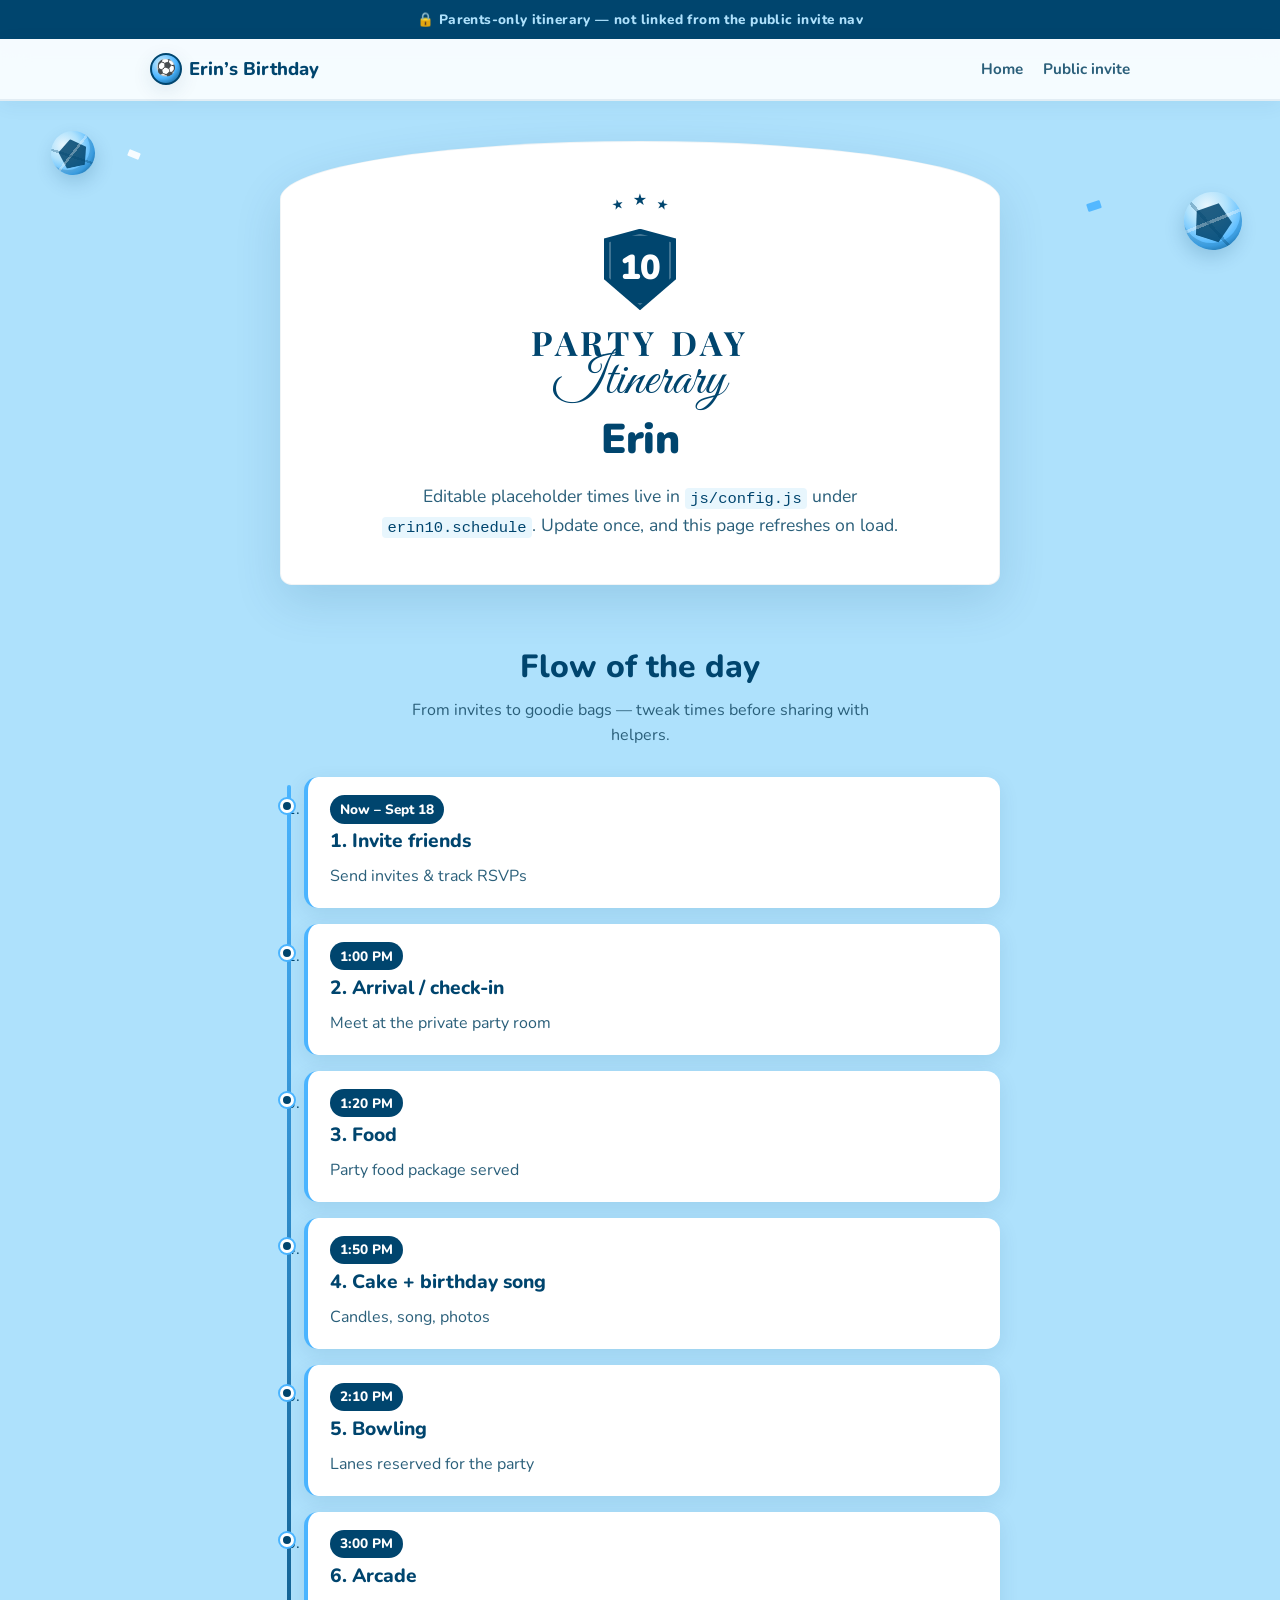
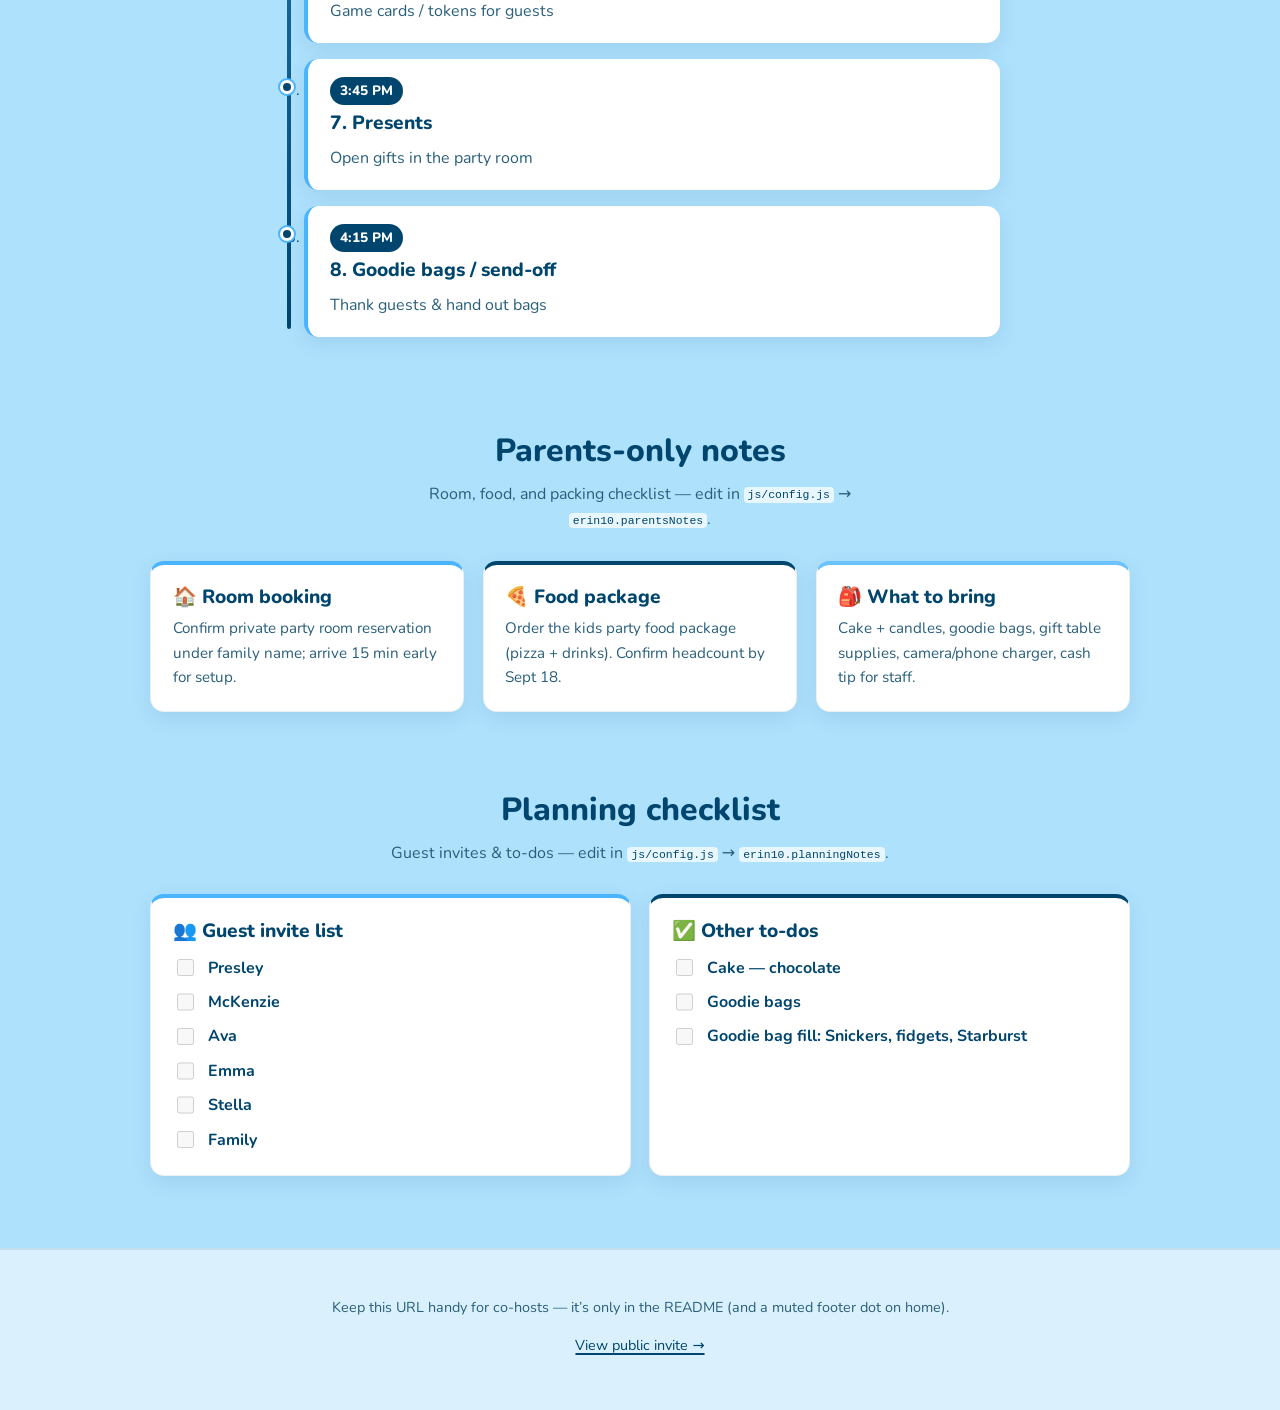
==== plan/index.html @ e9d5aa0c "Restyle site to sporty-chic soccer invite aesthetic Replace Argentina gold-stripe kit with sky-blue " ====
<!DOCTYPE html>
<html lang="en">
<head>
  <meta charset="UTF-8" />
  <meta name="viewport" content="width=device-width, initial-scale=1" />
  <title>Party itinerary · Parents only · Erin’s 10th</title>
  <meta name="robots" content="noindex, nofollow" />
  <meta name="description" content="Parents-only party itinerary for Erin’s 10th birthday." />
  <link rel="preconnect" href="https://fonts.googleapis.com" />
  <link rel="preconnect" href="https://fonts.gstatic.com" crossorigin />
  <link href="https://fonts.googleapis.com/css2?family=Great+Vibes&family=Nunito:wght@500;600;700;800;900&family=Playfair+Display:wght@600;700&display=swap" rel="stylesheet" />
  <link rel="stylesheet" href="../css/styles.css?v=invite1" />
  <link rel="icon" href="data:image/svg+xml,<svg xmlns='http://www.w3.org/2000/svg' viewBox='0 0 100 100'><text y='.9em' font-size='90'>📋</text></svg>" />
</head>
<body>
  <div class="parents-banner">🔒 Parents-only itinerary — not linked from the public invite nav</div>

  <header class="site-header">
    <div class="wrap inner">
      <a class="logo" href="../">
        <span class="logo-mark" aria-hidden="true">⚽</span>
        Erin’s Birthday
      </a>
      <nav class="nav" aria-label="Main">
        <a href="../">Home</a>
        <a href="../events/erin-10/">Public invite</a>
      </nav>
    </div>
  </header>

  <main>
    <section class="arch-shell" style="padding-bottom:1.5rem;">
      <span class="soccer-ball sb1" aria-hidden="true"></span>
      <span class="soccer-ball sb2" aria-hidden="true"></span>
      <span class="confetti c1" aria-hidden="true"></span>
      <span class="confetti c2" aria-hidden="true"></span>

      <div class="arch-card">
        <div class="arch-stars" aria-hidden="true">
          <span>★</span><span>★</span><span>★</span>
        </div>
        <div class="shield" aria-label="Age 10">
          <span class="shield-num">10</span>
        </div>
        <p class="invite-kicker">Party Day</p>
        <span class="invite-script">Itinerary</span>
        <h1 class="invite-name">Erin</h1>
        <p class="lead" style="margin-inline:auto; margin-bottom:0;">
          Editable placeholder times live in <code>js/config.js</code> under
          <code>erin10.schedule</code>. Update once, and this page refreshes on load.
        </p>
      </div>
    </section>

    <section>
      <div class="wrap">
        <div class="section-head">
          <h2>Flow of the day</h2>
          <p>From invites to goodie bags — tweak times before sharing with helpers.</p>
        </div>
        <ol class="timeline" id="schedule-list" aria-label="Party schedule">
          <!-- Filled by config.js -->
        </ol>
      </div>
    </section>

    <section>
      <div class="wrap">
        <div class="section-head">
          <h2>Parents-only notes</h2>
          <p>Room, food, and packing checklist — edit in <code>js/config.js</code> → <code>erin10.parentsNotes</code>.</p>
        </div>
        <div class="notes-grid">
          <div class="note-card">
            <h3>🏠 Room booking</h3>
            <p id="note-room">Loading…</p>
          </div>
          <div class="note-card">
            <h3>🍕 Food package</h3>
            <p id="note-food">Loading…</p>
          </div>
          <div class="note-card">
            <h3>🎒 What to bring</h3>
            <p id="note-bring">Loading…</p>
          </div>
        </div>
      </div>
    </section>

    <section>
      <div class="wrap">
        <div class="section-head">
          <h2>Planning checklist</h2>
          <p>Guest invites &amp; to-dos — edit in <code>js/config.js</code> → <code>erin10.planningNotes</code>.</p>
        </div>
        <div class="checklist-grid">
          <div class="checklist-card">
            <h3>👥 Guest invite list</h3>
            <ul class="checklist" id="guest-list" aria-label="Guest invite list">
              <!-- Filled by config.js -->
            </ul>
          </div>
          <div class="checklist-card">
            <h3>✅ Other to-dos</h3>
            <ul class="checklist" id="todo-list" aria-label="Planning to-dos">
              <!-- Filled by config.js -->
            </ul>
          </div>
        </div>
      </div>
    </section>

  </main>

  <footer class="site-footer">
    <div class="wrap">
      <p>Keep this URL handy for co-hosts — it’s only in the README (and a muted footer dot on home).</p>
      <p><a href="../events/erin-10/">View public invite →</a></p>
    </div>
  </footer>

  <script src="../js/config.js"></script>
  <script>
    (function () {
      var event = (window.FAMILY_EVENTS && window.FAMILY_EVENTS.erin10) || {};
      var list = document.getElementById("schedule-list");
      var schedule = event.schedule || [];
      if (list) {
        list.innerHTML = schedule.map(function (item, i) {
          return (
            '<li class="timeline-item">' +
              '<span class="time-pill">' + item.time + '</span>' +
              '<h3>' + (i + 1) + '. ' + item.label + '</h3>' +
              '<p style="margin:0;color:var(--ink-muted);">' + (item.note || "") + '</p>' +
            '</li>'
          );
        }).join("");
      }
      var notes = event.parentsNotes || {};
      var room = document.getElementById("note-room");
      var food = document.getElementById("note-food");
      var bring = document.getElementById("note-bring");
      if (room) room.textContent = notes.roomBooking || "";
      if (food) food.textContent = notes.foodPackage || "";
      if (bring) bring.textContent = notes.whatToBring || "";

      var planning = event.planningNotes || {};
      function checklistItem(label, done) {
        var checked = done ? " checked" : "";
        var doneClass = done ? " is-done" : "";
        return (
          '<li class="checklist-item' + doneClass + '">' +
            '<label>' +
              '<input type="checkbox" disabled' + checked + ' />' +
              '<span>' + label + '</span>' +
            '</label>' +
          '</li>'
        );
      }
      var guestEl = document.getElementById("guest-list");
      var todoEl = document.getElementById("todo-list");
      if (guestEl) {
        guestEl.innerHTML = (planning.guestList || []).map(function (g) {
          return checklistItem(g.name, !!g.done);
        }).join("");
      }
      if (todoEl) {
        todoEl.innerHTML = (planning.todos || []).map(function (t) {
          return checklistItem(t.label, !!t.done);
        }).join("");
      }
    })();
  </script>
</body>
</html>
---- css/styles.css ----
/* ============================================================
   Family Events — Erin’s 10th · Sporty-chic soccer invite
   Palette: sky blue field · white arched card · navy type
   ============================================================ */
:root {
  /* Invitation tokens */
  --sky: #AEE1FC;
  --sky-field: #AEE1FC;
  --mid: #4AB4FF;
  --mid-bright: #6BC2FF;
  --navy: #00456E;
  --navy-deep: #003355;
  --ink: #00456E;
  --ink-muted: #2A5F7A;
  --white: #ffffff;
  --soft: #E8F6FD;
  --mint: #5ecf8e;

  /* Legacy aliases (no gold / no Argentina stripes) */
  --sky-bright: #B8E6FC;
  --sky-deep: #4AB4FF;
  --sky-soft: #D4F0FC;
  --sky-mist: #E8F6FD;
  --gold: var(--mid);
  --gold-bright: var(--mid-bright);
  --gold-soft: var(--sky-soft);
  --black: var(--navy);
  --navy-deep: #003355;
  --mid-soft: var(--soft);
  --field: var(--sky);
  --field-line: #8FD0F0;
  --accent: var(--mid);
  --accent-soft: var(--sky-soft);
  --teal: var(--mid);
  --teal-bright: var(--mid-bright);
  --teal-soft: var(--soft);
  --coral: var(--mid);
  --coral-deep: var(--navy);
  --lavender: var(--mid);
  --lavender-soft: var(--sky-soft);
  --cream: var(--soft);
  --cream-dark: var(--field-line);

  --shadow: 0 16px 48px rgba(0, 69, 110, 0.14);
  --shadow-sm: 0 6px 20px rgba(0, 69, 110, 0.1);
  --radius: 24px;
  --radius-sm: 14px;
  --font-serif: "Playfair Display", Georgia, "Times New Roman", serif;
  --font-script: "Great Vibes", "Segoe Script", cursive;
  --font-display: "Nunito", "Segoe UI", system-ui, sans-serif;
  --font-body: "Nunito", "Segoe UI", system-ui, sans-serif;
}

*, *::before, *::after { box-sizing: border-box; }

html {
  scroll-behavior: smooth;
}

body {
  margin: 0;
  font-family: var(--font-body);
  color: var(--navy);
  line-height: 1.6;
  min-height: 100vh;
  background-color: var(--sky-field);
  /* Soft rectangular confetti scattered on the field */
  background-image:
    linear-gradient(28deg, rgba(255,255,255,0.95) 0 8px, transparent 8px) 8% 12% / 14px 8px no-repeat,
    linear-gradient(-18deg, rgba(74,180,255,0.9) 0 10px, transparent 10px) 18% 28% / 12px 7px no-repeat,
    linear-gradient(42deg, rgba(255,255,255,0.9) 0 9px, transparent 9px) 32% 8% / 11px 6px no-repeat,
    linear-gradient(-32deg, rgba(74,180,255,0.85) 0 11px, transparent 11px) 48% 18% / 13px 7px no-repeat,
    linear-gradient(15deg, rgba(255,255,255,0.92) 0 8px, transparent 8px) 62% 6% / 12px 6px no-repeat,
    linear-gradient(-40deg, rgba(74,180,255,0.88) 0 9px, transparent 9px) 78% 22% / 14px 8px no-repeat,
    linear-gradient(55deg, rgba(255,255,255,0.9) 0 10px, transparent 10px) 88% 10% / 11px 7px no-repeat,
    linear-gradient(-12deg, rgba(74,180,255,0.85) 0 8px, transparent 8px) 12% 72% / 13px 7px no-repeat,
    linear-gradient(35deg, rgba(255,255,255,0.9) 0 9px, transparent 9px) 28% 88% / 12px 6px no-repeat,
    linear-gradient(-25deg, rgba(74,180,255,0.9) 0 10px, transparent 10px) 55% 78% / 14px 8px no-repeat,
    linear-gradient(20deg, rgba(255,255,255,0.88) 0 8px, transparent 8px) 72% 92% / 11px 6px no-repeat,
    linear-gradient(-48deg, rgba(74,180,255,0.85) 0 9px, transparent 9px) 90% 68% / 12px 7px no-repeat,
    linear-gradient(8deg, rgba(255,255,255,0.9) 0 7px, transparent 7px) 5% 45% / 10px 6px no-repeat,
    linear-gradient(-55deg, rgba(74,180,255,0.8) 0 8px, transparent 8px) 95% 42% / 11px 6px no-repeat;
  background-attachment: fixed;
}

img { max-width: 100%; height: auto; display: block; }

a { color: var(--navy); text-decoration-thickness: 2px; text-underline-offset: 3px; }
a:hover { color: var(--mid); }

/* ---- Layout ---- */
.wrap {
  width: min(980px, 92%);
  margin-inline: auto;
}

.site-header {
  position: sticky;
  top: 0;
  z-index: 50;
  background: rgba(255, 255, 255, 0.88);
  backdrop-filter: blur(14px);
  border-bottom: 2px solid rgba(0, 69, 110, 0.08);
  box-shadow: 0 4px 20px rgba(0, 69, 110, 0.06);
}

.site-header .inner {
  display: flex;
  align-items: center;
  justify-content: space-between;
  padding: 0.85rem 0;
  gap: 1rem;
}

.logo {
  font-family: var(--font-display);
  font-weight: 800;
  font-size: 1.15rem;
  color: var(--navy);
  text-decoration: none;
  display: flex;
  align-items: center;
  gap: 0.45rem;
}

.logo-mark {
  width: 2rem;
  height: 2rem;
  border-radius: 50%;
  background: radial-gradient(circle at 35% 30%, var(--sky-soft), var(--mid) 55%, var(--navy) 100%);
  display: grid;
  place-items: center;
  font-size: 1rem;
  box-shadow: var(--shadow-sm);
  border: 2px solid var(--navy);
  color: var(--white);
}

.nav {
  display: flex;
  gap: 1.25rem;
  flex-wrap: wrap;
}

.nav a {
  font-weight: 700;
  color: var(--ink-muted);
  text-decoration: none;
  font-size: 0.95rem;
}

.nav a:hover, .nav a[aria-current="page"] {
  color: var(--navy);
}

/* ---- Floating soccer balls (CSS) ---- */
.soccer-ball {
  position: absolute;
  width: 52px;
  height: 52px;
  border-radius: 50%;
  background:
    radial-gradient(circle at 32% 28%, #E8F6FD 0%, #AEE1FC 35%, #4AB4FF 70%, #00456E 100%);
  box-shadow:
    inset -4px -6px 0 rgba(0, 69, 110, 0.22),
    0 8px 18px rgba(0, 69, 110, 0.18);
  pointer-events: none;
  z-index: 2;
}

.soccer-ball::before {
  content: "";
  position: absolute;
  inset: 18%;
  clip-path: polygon(50% 0%, 100% 38%, 82% 100%, 18% 100%, 0% 38%);
  background: var(--navy);
  opacity: 0.85;
}

.soccer-ball::after {
  content: "";
  position: absolute;
  inset: 0;
  border-radius: 50%;
  background:
    linear-gradient(30deg, transparent 42%, rgba(0,69,110,0.35) 42%, rgba(0,69,110,0.35) 46%, transparent 46%),
    linear-gradient(-40deg, transparent 48%, rgba(255,255,255,0.35) 48%, rgba(255,255,255,0.35) 52%, transparent 52%);
  opacity: 0.9;
}

.soccer-ball.sb1 { top: 6%; left: 4%; width: 44px; height: 44px; transform: rotate(-12deg); }
.soccer-ball.sb2 { top: 18%; right: 3%; width: 58px; height: 58px; transform: rotate(18deg); }
.soccer-ball.sb3 { bottom: 12%; left: 2%; width: 40px; height: 40px; transform: rotate(8deg); }
.soccer-ball.sb4 { bottom: 22%; right: 5%; width: 50px; height: 50px; transform: rotate(-22deg); }
.soccer-ball.sb5 { top: 48%; left: -0.5%; width: 36px; height: 36px; transform: rotate(30deg); opacity: 0.9; }

@media (max-width: 700px) {
  .soccer-ball.sb3, .soccer-ball.sb5 { display: none; }
  .soccer-ball.sb1 { width: 36px; height: 36px; }
  .soccer-ball.sb2 { width: 42px; height: 42px; }
}

/* ---- Confetti spans (extra floating pieces) ---- */
.confetti {
  position: absolute;
  width: 12px;
  height: 7px;
  border-radius: 1px;
  opacity: 0.9;
  pointer-events: none;
  z-index: 1;
}
.confetti.c1 { background: var(--white); top: 10%; left: 10%; transform: rotate(22deg); }
.confetti.c2 { background: var(--mid); top: 20%; right: 14%; transform: rotate(-18deg); width: 14px; height: 8px; }
.confetti.c3 { background: var(--white); bottom: 16%; left: 16%; transform: rotate(-28deg); }
.confetti.c4 { background: var(--mid); top: 58%; right: 8%; transform: rotate(35deg); width: 10px; height: 6px; }

/* ---- Arched white invite card ---- */
.arch-shell {
  position: relative;
  padding: 2.5rem 0 3rem;
  overflow: visible;
}

.arch-card {
  position: relative;
  z-index: 3;
  background: var(--white);
  border-radius: 999px 999px 28px 28px / 120px 120px 28px 28px;
  box-shadow: var(--shadow);
  padding: 2.75rem 2rem 2.5rem;
  margin-inline: auto;
  width: min(720px, 94%);
  text-align: center;
  border: 1px solid rgba(0, 69, 110, 0.06);
}

@media (min-width: 640px) {
  .arch-card {
    padding: 3.25rem 3rem 2.75rem;
    border-radius: 999px 999px 32px 32px / 160px 160px 32px 32px;
  }
}

.arch-stars {
  display: flex;
  justify-content: center;
  gap: 0.55rem;
  margin-bottom: 0.85rem;
  color: var(--navy);
}

.arch-stars span {
  font-size: 0.85rem;
  line-height: 1;
  display: inline-block;
}
.arch-stars span:nth-child(1) { transform: translateY(4px) rotate(-12deg); }
.arch-stars span:nth-child(2) { transform: translateY(-2px); font-size: 1rem; }
.arch-stars span:nth-child(3) { transform: translateY(4px) rotate(12deg); }

.shield {
  display: inline-grid;
  place-items: center;
  width: 4.5rem;
  height: 5.1rem;
  margin: 0.35rem auto 1rem;
  background: var(--navy);
  color: var(--white);
  clip-path: polygon(50% 0%, 100% 12%, 100% 62%, 50% 100%, 0% 62%, 0% 12%);
  box-shadow: 0 8px 20px rgba(0, 69, 110, 0.25);
  position: relative;
}

.shield::before {
  content: "";
  position: absolute;
  inset: 5px;
  clip-path: polygon(50% 0%, 100% 12%, 100% 62%, 50% 100%, 0% 62%, 0% 12%);
  border: 2px solid rgba(255,255,255,0.25);
  pointer-events: none;
}

.shield-num {
  font-family: var(--font-display);
  font-weight: 900;
  font-size: 2.15rem;
  letter-spacing: -0.04em;
  line-height: 1;
  position: relative;
  z-index: 1;
  margin-top: -0.15rem;
}

.invite-kicker {
  font-family: var(--font-serif);
  font-weight: 700;
  font-size: clamp(1.6rem, 4vw, 2.1rem);
  letter-spacing: 0.12em;
  text-transform: uppercase;
  color: var(--navy);
  margin: 0;
  line-height: 1;
}

.invite-script {
  font-family: var(--font-script);
  font-weight: 400;
  font-size: clamp(2.4rem, 7vw, 3.4rem);
  color: var(--navy);
  margin: -0.35rem 0 0.5rem;
  line-height: 1;
  display: block;
}

.invite-name {
  font-family: var(--font-display);
  font-weight: 900;
  font-size: clamp(1.85rem, 5vw, 2.6rem);
  color: var(--navy);
  margin: 0.35rem 0 1.25rem;
  letter-spacing: -0.02em;
  line-height: 1.1;
}

.invite-meta {
  display: grid;
  grid-template-columns: 1fr auto 1fr;
  gap: 1rem 1.25rem;
  align-items: start;
  text-align: center;
  max-width: 420px;
  margin: 0 auto 1.5rem;
}

.invite-meta-divider {
  width: 2px;
  background: var(--navy);
  opacity: 0.35;
  align-self: stretch;
  min-height: 3.5rem;
  border-radius: 2px;
}

.invite-meta h3 {
  font-family: var(--font-display);
  font-size: 0.72rem;
  letter-spacing: 0.1em;
  text-transform: uppercase;
  color: var(--ink-muted);
  margin: 0 0 0.35rem;
  font-weight: 800;
}

.invite-meta p {
  margin: 0;
  font-weight: 700;
  font-size: 0.98rem;
  color: var(--navy);
  line-height: 1.35;
}

.arch-card .lead {
  margin-inline: auto;
  text-align: center;
}

.arch-card .btn-row {
  justify-content: center;
}

/* ---- Hero (non-arch fallback / plan page) ---- */
.hero {
  position: relative;
  padding: 2.75rem 0 1.5rem;
  overflow: hidden;
}

.hero-bg {
  display: none; /* confetti lives on body now */
}

.hero-grid {
  display: grid;
  grid-template-columns: 1.05fr 0.95fr;
  gap: 2rem;
  align-items: center;
}

@media (max-width: 800px) {
  .hero-grid { grid-template-columns: 1fr; }
}

.eyebrow {
  display: inline-flex;
  align-items: center;
  gap: 0.4rem;
  background: var(--white);
  border: 2px solid var(--mid);
  color: var(--navy);
  font-weight: 800;
  font-size: 0.78rem;
  letter-spacing: 0.05em;
  text-transform: uppercase;
  padding: 0.35rem 0.85rem;
  border-radius: 999px;
  margin-bottom: 1rem;
  box-shadow: var(--shadow-sm);
}

h1, h2, h3 {
  font-family: var(--font-display);
  line-height: 1.15;
  margin: 0 0 0.75rem;
  color: var(--navy);
}

h1 {
  font-size: clamp(2rem, 4.5vw, 3rem);
  font-weight: 900;
}

h1 .accent {
  color: var(--mid);
  background: none;
  -webkit-background-clip: unset;
  background-clip: unset;
}

h2 { font-size: clamp(1.5rem, 3.2vw, 2rem); font-weight: 800; }
h3 { font-size: 1.2rem; font-weight: 800; }

.lead {
  font-size: 1.1rem;
  color: var(--ink-muted);
  max-width: 34rem;
  margin: 0 0 1.5rem;
}

.btn-row {
  display: flex;
  flex-wrap: wrap;
  gap: 0.75rem;
}

.btn {
  display: inline-flex;
  align-items: center;
  justify-content: center;
  gap: 0.4rem;
  font-family: var(--font-display);
  font-weight: 800;
  font-size: 1rem;
  padding: 0.85rem 1.45rem;
  border-radius: 999px;
  border: 2px solid transparent;
  text-decoration: none;
  cursor: pointer;
  transition: transform 0.15s ease, box-shadow 0.15s ease;
}

.btn:hover { transform: translateY(-2px); }

.btn-primary {
  background: var(--navy);
  color: var(--white);
  border-color: var(--navy);
  box-shadow: 0 10px 28px rgba(0, 69, 110, 0.28);
}

.btn-primary:hover { color: var(--white); background: var(--navy-deep); }

.btn-secondary {
  background: var(--white);
  color: var(--navy);
  border-color: var(--navy);
  box-shadow: var(--shadow-sm);
}

.btn-secondary:hover { color: var(--navy); background: var(--soft); }

.hero-card {
  background: var(--white);
  border-radius: var(--radius);
  overflow: hidden;
  box-shadow: var(--shadow);
  border: 2px solid rgba(0, 69, 110, 0.08);
  transform: rotate(1deg);
  position: relative;
}

.hero-card::after {
  content: "10";
  position: absolute;
  top: 0.75rem;
  right: 0.75rem;
  width: 2.6rem;
  height: 2.9rem;
  clip-path: polygon(50% 0%, 100% 12%, 100% 62%, 50% 100%, 0% 62%, 0% 12%);
  background: var(--navy);
  color: var(--white);
  font-family: var(--font-display);
  font-weight: 900;
  font-size: 0.95rem;
  display: grid;
  place-items: center;
  box-shadow: var(--shadow-sm);
  letter-spacing: -0.02em;
  padding-bottom: 0.2rem;
}

.hero-card img {
  width: 100%;
  aspect-ratio: 4 / 3;
  object-fit: cover;
}

.hero-card-caption {
  padding: 1rem 1.25rem 1.25rem;
  font-weight: 800;
  text-align: center;
  background: var(--white);
  color: var(--navy);
  border-top: 1px solid rgba(0, 69, 110, 0.08);
}

/* ---- Sections ---- */
section { padding: 2.5rem 0; }

.section-head {
  text-align: center;
  margin-bottom: 1.75rem;
}

.section-head p {
  color: var(--ink-muted);
  margin: 0 auto;
  max-width: 32rem;
}

/* White content panels on blue field */
.panel {
  background: var(--white);
  border-radius: var(--radius);
  box-shadow: var(--shadow-sm);
  padding: 2rem;
  border: 1px solid rgba(0, 69, 110, 0.06);
}

.feature-event {
  background: var(--white);
  border-radius: var(--radius);
  box-shadow: var(--shadow);
  overflow: hidden;
  display: grid;
  grid-template-columns: 1fr 1.1fr;
  border: 1px solid rgba(0, 69, 110, 0.08);
}

@media (max-width: 800px) {
  .feature-event { grid-template-columns: 1fr; }
}

.feature-event-media {
  position: relative;
  min-height: 260px;
  background: linear-gradient(135deg, var(--sky-soft), var(--mid));
}

.feature-event-media img {
  width: 100%;
  height: 100%;
  object-fit: cover;
  position: absolute;
  inset: 0;
}

.feature-event-body {
  padding: 2rem 2.25rem;
  display: flex;
  flex-direction: column;
  justify-content: center;
}

.badge {
  display: inline-block;
  align-self: flex-start;
  background: var(--navy);
  color: var(--white);
  font-weight: 800;
  font-size: 0.72rem;
  letter-spacing: 0.06em;
  text-transform: uppercase;
  padding: 0.3rem 0.7rem;
  border-radius: 999px;
  margin-bottom: 0.75rem;
}

.meta-list {
  list-style: none;
  padding: 0;
  margin: 0 0 1.5rem;
}

.meta-list li {
  display: flex;
  gap: 0.65rem;
  align-items: flex-start;
  margin-bottom: 0.55rem;
  color: var(--ink-muted);
  font-weight: 700;
}

.meta-list .icon {
  flex-shrink: 0;
  width: 1.6rem;
  height: 1.6rem;
  border-radius: 50%;
  background: var(--soft);
  border: 2px solid var(--mid);
  display: grid;
  place-items: center;
  font-size: 0.85rem;
}

/* Activity cards */
.activities {
  display: grid;
  grid-template-columns: repeat(4, 1fr);
  gap: 1.15rem;
}

@media (max-width: 900px) {
  .activities { grid-template-columns: repeat(2, 1fr); }
}
@media (max-width: 500px) {
  .activities { grid-template-columns: 1fr; }
}

.activity {
  background: var(--white);
  border-radius: var(--radius-sm);
  padding: 1.45rem 1.2rem;
  text-align: center;
  box-shadow: var(--shadow-sm);
  border: 1px solid rgba(0, 69, 110, 0.08);
  border-top: 4px solid var(--mid);
  transition: transform 0.15s ease, box-shadow 0.15s ease;
}

.activity:nth-child(2) { border-top-color: var(--navy); }
.activity:nth-child(3) { border-top-color: var(--mid-bright); }
.activity:nth-child(4) { border-top-color: var(--navy); }

.activity:hover {
  transform: translateY(-3px);
  box-shadow: var(--shadow);
}

.activity-emoji {
  font-size: 2.2rem;
  margin-bottom: 0.55rem;
  line-height: 1;
}

.activity h3 { margin-bottom: 0.35rem; }
.activity p {
  margin: 0;
  font-size: 0.95rem;
  color: var(--ink-muted);
}

/* Details strip — navy band matching invite */
.details-strip {
  background: var(--navy);
  color: var(--white);
  border-radius: var(--radius);
  padding: 1.85rem 2rem;
  display: grid;
  grid-template-columns: repeat(3, 1fr);
  gap: 1.5rem;
  box-shadow: var(--shadow);
}

@media (max-width: 700px) {
  .details-strip { grid-template-columns: 1fr; }
}

.details-strip h3 {
  color: var(--sky);
  font-size: 0.78rem;
  text-transform: uppercase;
  letter-spacing: 0.08em;
  margin-bottom: 0.4rem;
  font-weight: 800;
}

.details-strip p {
  margin: 0;
  font-size: 1.05rem;
  font-weight: 700;
  color: var(--white);
}

/* RSVP */
.rsvp-panel {
  background: var(--white);
  border-radius: var(--radius);
  padding: 2.25rem;
  box-shadow: var(--shadow);
  border: 2px dashed var(--mid);
  text-align: center;
  max-width: 640px;
  margin-inline: auto;
  position: relative;
}

.rsvp-panel::before {
  content: "⚽";
  position: absolute;
  top: -0.85rem;
  left: 50%;
  transform: translateX(-50%);
  background: var(--white);
  padding: 0 0.5rem;
  font-size: 1.25rem;
}

.rsvp-panel form {
  display: grid;
  gap: 0.85rem;
  text-align: left;
  margin-top: 1.25rem;
}

.rsvp-panel label {
  font-weight: 800;
  font-size: 0.9rem;
  display: block;
  margin-bottom: 0.3rem;
  color: var(--navy);
}

.rsvp-panel input,
.rsvp-panel select,
.rsvp-panel textarea {
  width: 100%;
  font: inherit;
  padding: 0.75rem 1rem;
  border: 2px solid rgba(0, 69, 110, 0.2);
  border-radius: var(--radius-sm);
  background: var(--soft);
  color: var(--navy);
}

.rsvp-panel input:focus,
.rsvp-panel select:focus,
.rsvp-panel textarea:focus {
  outline: none;
  border-color: var(--mid);
  background: var(--white);
  box-shadow: 0 0 0 3px rgba(74, 180, 255, 0.3);
}

.rsvp-hint {
  font-size: 0.8rem;
  color: var(--ink-muted);
  margin-top: 0.75rem;
}

.rsvp-status {
  margin: 0.35rem 0 0;
  padding: 0.75rem 1rem;
  border-radius: var(--radius-sm);
  font-weight: 800;
  font-size: 0.95rem;
  text-align: center;
}

.rsvp-status--pending {
  background: var(--soft);
  color: var(--ink-muted);
  border: 2px solid var(--mid);
}

.rsvp-status--success {
  background: rgba(94, 207, 142, 0.25);
  color: #1a6b40;
  border: 2px solid var(--mint);
}

.rsvp-status--error {
  background: rgba(0, 69, 110, 0.06);
  color: var(--navy);
  border: 2px solid var(--navy);
}

.rsvp-panel button:disabled {
  opacity: 0.7;
  cursor: not-allowed;
}

/* Timeline (plan page) */
.timeline {
  position: relative;
  max-width: 720px;
  margin: 0 auto;
  padding-left: 1.5rem;
}

.timeline::before {
  content: "";
  position: absolute;
  left: 0.45rem;
  top: 0.5rem;
  bottom: 0.5rem;
  width: 4px;
  border-radius: 4px;
  background: linear-gradient(180deg, var(--mid), var(--navy));
}

.timeline-item {
  position: relative;
  background: var(--white);
  border-radius: var(--radius-sm);
  padding: 1.15rem 1.35rem;
  margin-bottom: 1rem;
  box-shadow: var(--shadow-sm);
  border-left: 4px solid var(--mid);
}

.timeline-item::before {
  content: "";
  position: absolute;
  left: -1.72rem;
  top: 1.35rem;
  width: 14px;
  height: 14px;
  border-radius: 50%;
  background: var(--navy);
  border: 3px solid var(--white);
  box-shadow: 0 0 0 2px var(--mid);
}

.time-pill {
  display: inline-block;
  font-family: var(--font-display);
  font-weight: 800;
  font-size: 0.85rem;
  background: var(--navy);
  color: var(--white);
  padding: 0.2rem 0.65rem;
  border-radius: 999px;
  margin-bottom: 0.4rem;
}

.notes-grid {
  display: grid;
  grid-template-columns: repeat(3, 1fr);
  gap: 1.15rem;
  margin-top: 1rem;
}

@media (max-width: 800px) {
  .notes-grid { grid-template-columns: 1fr; }
}

.note-card {
  background: var(--white);
  border-radius: var(--radius-sm);
  padding: 1.35rem;
  box-shadow: var(--shadow-sm);
  border: 1px solid rgba(0, 69, 110, 0.08);
  border-top: 4px solid var(--mid);
}

.note-card:nth-child(2) { border-top-color: var(--navy); }
.note-card:nth-child(3) { border-top-color: var(--mid-bright); }

.note-card h3 { margin-bottom: 0.5rem; }
.note-card p { margin: 0; color: var(--ink-muted); font-size: 0.95rem; }

.parents-banner {
  background: var(--navy);
  color: var(--sky);
  text-align: center;
  padding: 0.55rem;
  font-size: 0.85rem;
  font-weight: 800;
  letter-spacing: 0.03em;
}

/* Footer */
.site-footer {
  margin-top: 2rem;
  padding: 2rem 0 2.5rem;
  border-top: 2px solid rgba(0, 69, 110, 0.1);
  text-align: center;
  color: var(--ink-muted);
  font-size: 0.9rem;
  background: rgba(255, 255, 255, 0.55);
}

.site-footer .discreet {
  color: rgba(0, 69, 110, 0.35);
  text-decoration: none;
  font-size: 0.75rem;
}

.site-footer .discreet:hover { color: var(--navy); }

/* Invite-specific hero banner (legacy hook — now softer) */
.invite-banner {
  position: relative;
  border-radius: var(--radius);
  overflow: hidden;
  min-height: 240px;
  display: grid;
  place-items: end stretch;
  box-shadow: var(--shadow);
  margin-bottom: 1.75rem;
  border: 1px solid rgba(0, 69, 110, 0.08);
}

.invite-banner img {
  position: absolute;
  inset: 0;
  width: 100%;
  height: 100%;
  object-fit: cover;
}

.invite-banner-overlay {
  position: relative;
  background: linear-gradient(transparent, rgba(0, 69, 110, 0.92));
  color: var(--white);
  padding: 2.5rem 1.75rem 1.75rem;
}

.invite-banner-overlay h1 {
  color: var(--white);
  margin-bottom: 0.35rem;
}

.invite-banner-overlay p {
  margin: 0;
  opacity: 0.95;
  font-weight: 700;
}

.jersey-badge {
  display: inline-flex;
  align-items: center;
  justify-content: center;
  min-width: 2.5rem;
  height: 2.75rem;
  padding: 0 0.4rem 0.15rem;
  clip-path: polygon(50% 0%, 100% 12%, 100% 62%, 50% 100%, 0% 62%, 0% 12%);
  background: var(--navy);
  color: var(--white);
  font-family: var(--font-display);
  font-weight: 900;
  font-size: 1.15rem;
  letter-spacing: -0.03em;
  vertical-align: middle;
}

/* Planning checklist */
.checklist-grid {
  display: grid;
  grid-template-columns: repeat(2, 1fr);
  gap: 1.15rem;
  margin-top: 1rem;
}

@media (max-width: 800px) {
  .checklist-grid { grid-template-columns: 1fr; }
}

.checklist-card {
  background: var(--white);
  border-radius: var(--radius-sm);
  padding: 1.35rem;
  box-shadow: var(--shadow-sm);
  border: 1px solid rgba(0, 69, 110, 0.08);
  border-top: 4px solid var(--mid);
}

.checklist-card:nth-child(2) { border-top-color: var(--navy); }

.checklist-card h3 { margin: 0 0 0.85rem; }

.checklist {
  list-style: none;
  margin: 0;
  padding: 0;
  display: flex;
  flex-direction: column;
  gap: 0.55rem;
}

.checklist-item label {
  display: flex;
  align-items: flex-start;
  gap: 0.65rem;
  font-weight: 700;
  color: var(--navy);
  cursor: default;
}

.checklist-item input[type="checkbox"] {
  margin-top: 0.2rem;
  width: 1.1rem;
  height: 1.1rem;
  accent-color: var(--mid);
  flex-shrink: 0;
}

.checklist-item.is-done span {
  text-decoration: line-through;
  color: var(--ink-muted);
}

code {
  font-size: 0.88em;
  background: var(--soft);
  padding: 0.1em 0.35em;
  border-radius: 4px;
  color: var(--navy);
}
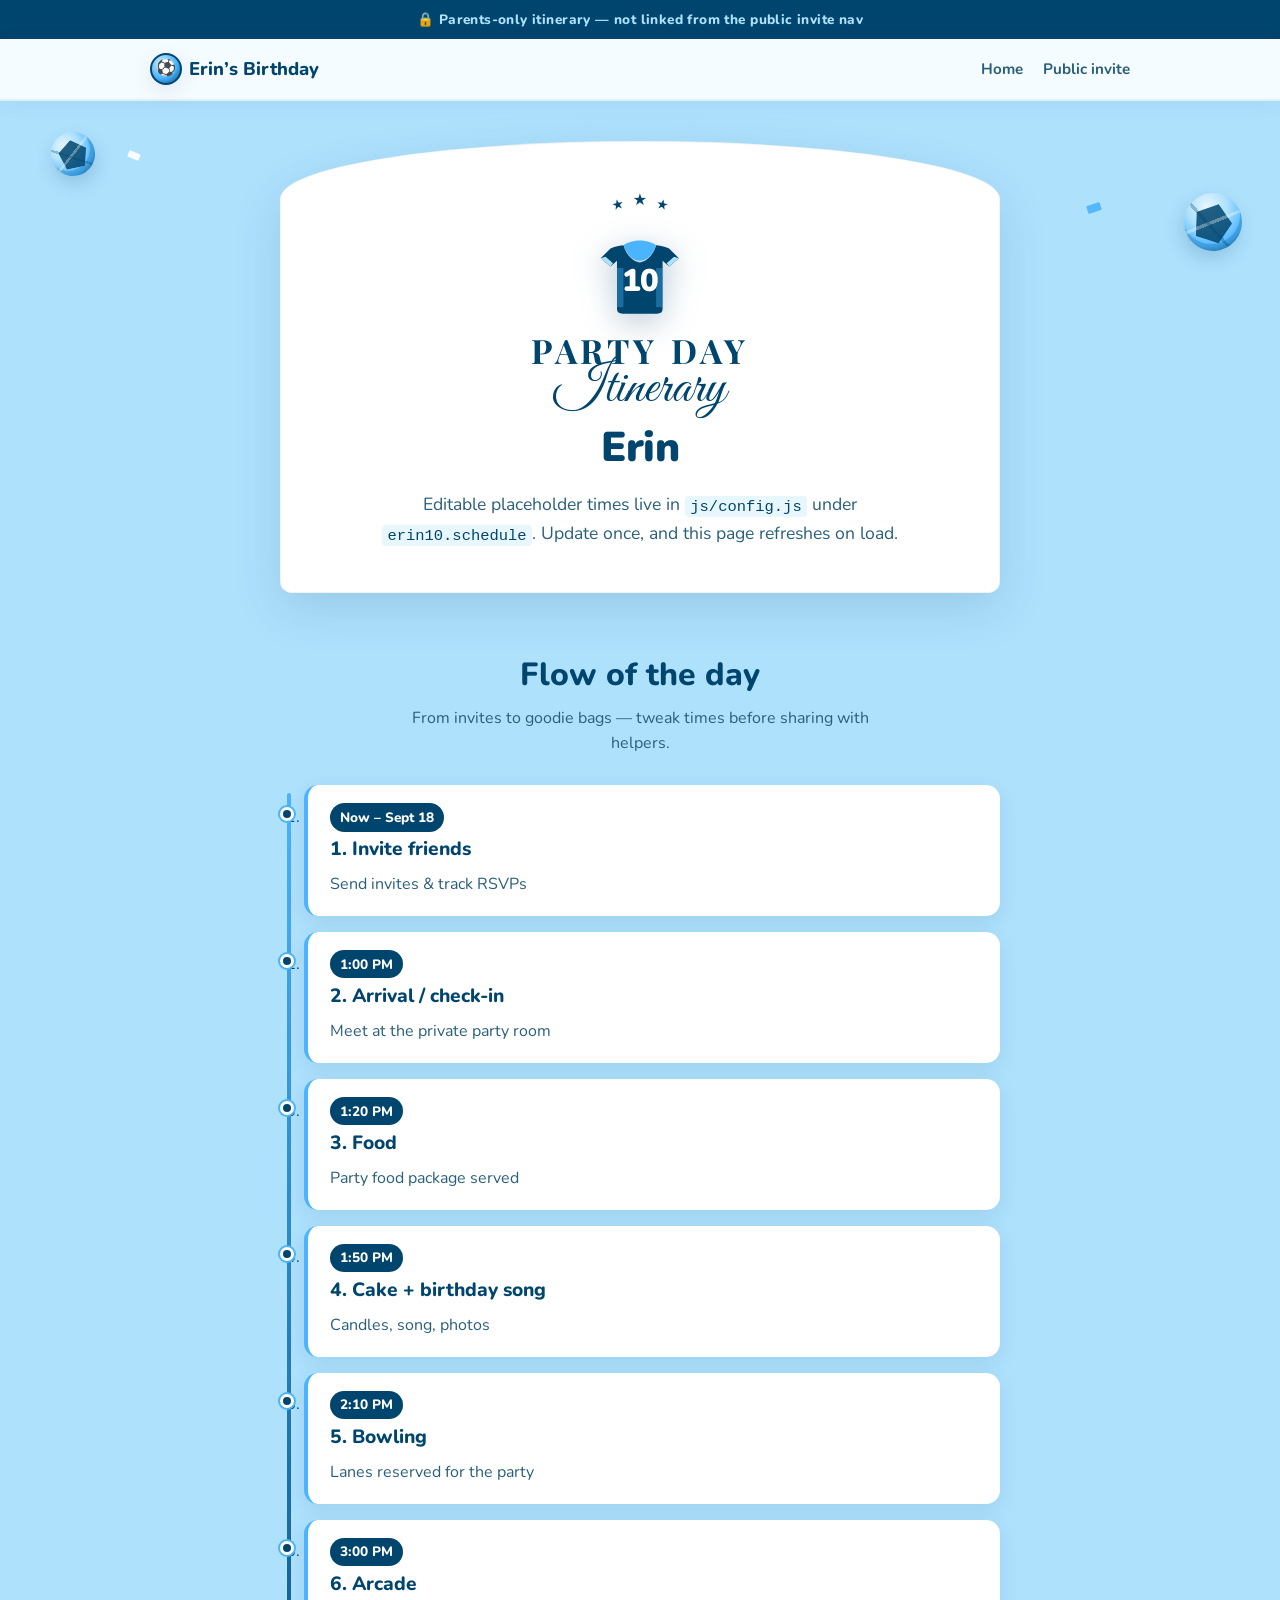
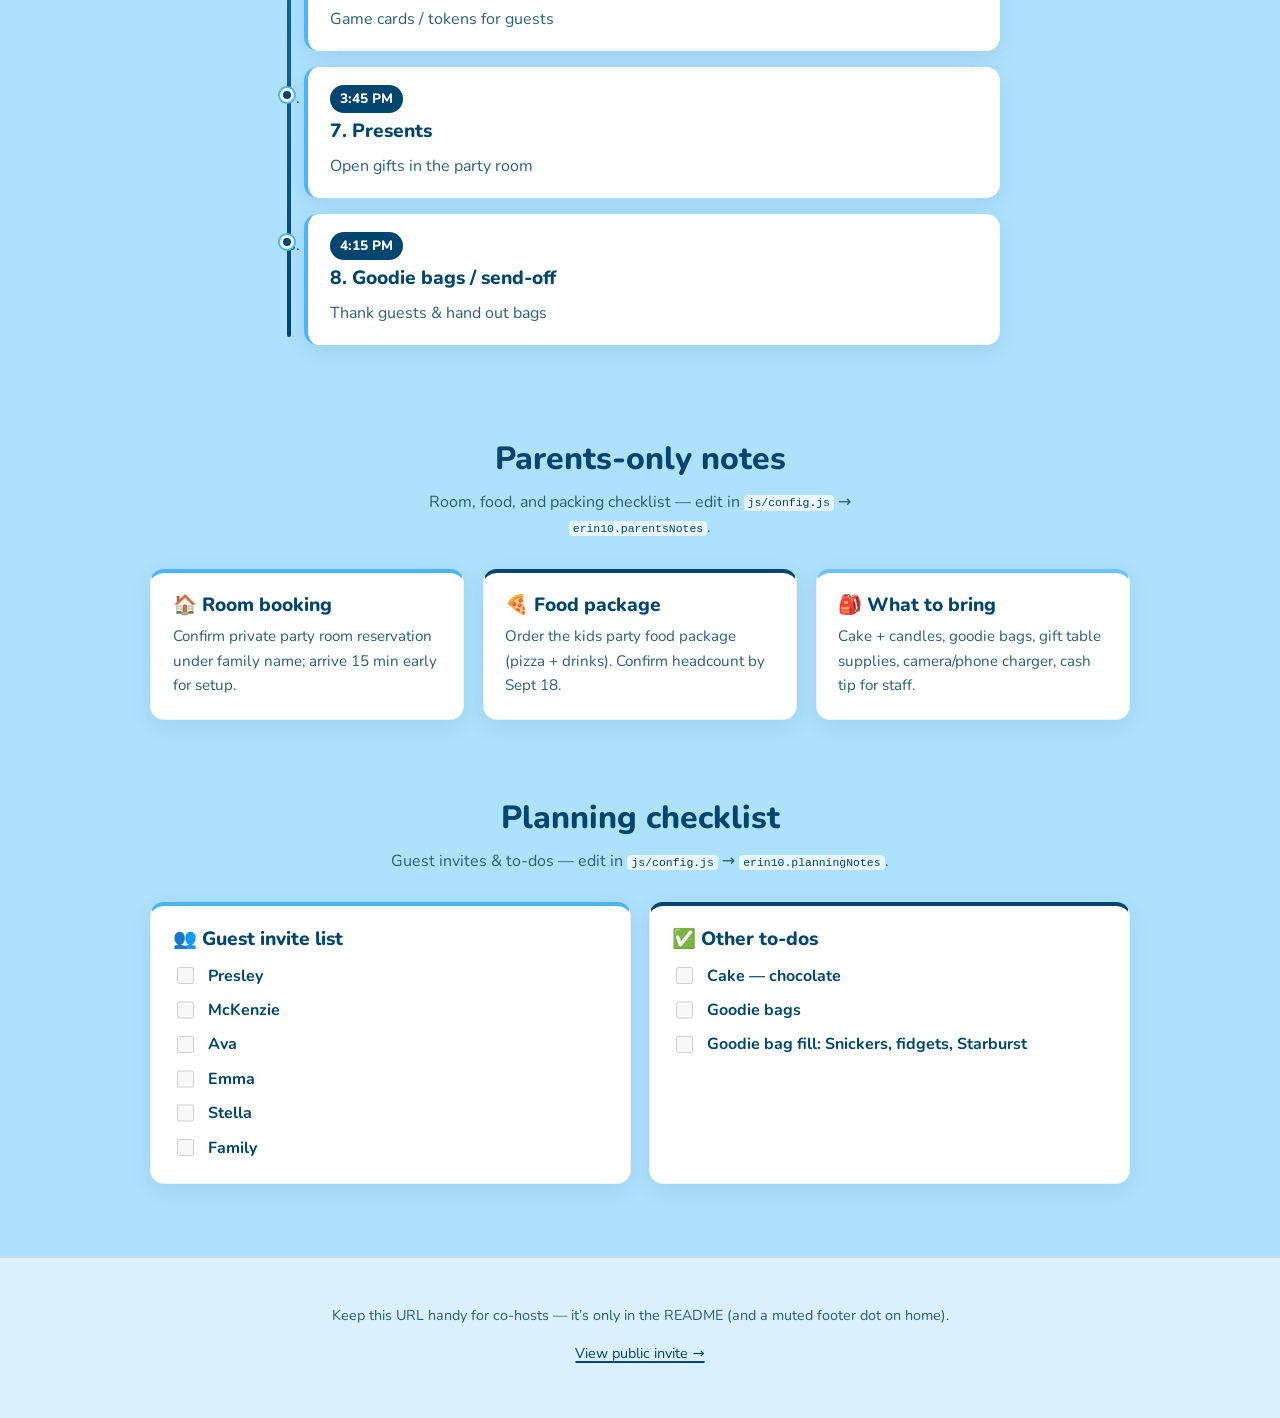
==== commit d794c7f6: "Replace #10 shield badge with soccer jersey graphic Swap the triangle/shield clip-path for a navy/sk" ====
--- a/plan/index.html
+++ b/plan/index.html
@@ -9,7 +9,7 @@
   <link rel="preconnect" href="https://fonts.googleapis.com" />
   <link rel="preconnect" href="https://fonts.gstatic.com" crossorigin />
   <link href="https://fonts.googleapis.com/css2?family=Great+Vibes&family=Nunito:wght@500;600;700;800;900&family=Playfair+Display:wght@600;700&display=swap" rel="stylesheet" />
-  <link rel="stylesheet" href="../css/styles.css?v=invite1" />
+  <link rel="stylesheet" href="../css/styles.css?v=invite2" />
   <link rel="icon" href="data:image/svg+xml,<svg xmlns='http://www.w3.org/2000/svg' viewBox='0 0 100 100'><text y='.9em' font-size='90'>📋</text></svg>" />
 </head>
 <body>
@@ -39,8 +39,41 @@
         <div class="arch-stars" aria-hidden="true">
           <span>★</span><span>★</span><span>★</span>
         </div>
-        <div class="shield" aria-label="Age 10">
-          <span class="shield-num">10</span>
+        <div class="jersey" aria-label="Jersey number 10">
+          <svg class="jersey-shape" viewBox="0 0 100 110" aria-hidden="true" focusable="false">
+            <!-- Soccer jersey body + sleeves -->
+            <path fill="#00456E" d="M30 20
+              C28 20 20 21 14 24
+              L2 36
+              L14 46
+              L22 39
+              L22 98
+              Q22 104 29 104
+              L71 104
+              Q78 104 78 98
+              L78 39
+              L86 46
+              L98 36
+              L86 24
+              C80 21 72 20 70 20
+              C66 34 56 41 50 41
+              C44 41 34 34 30 20
+              Z"/>
+            <!-- Collar / neck opening -->
+            <path fill="#4AB4FF" d="M30 20
+              C34 32 42 39 50 39
+              C58 39 66 32 70 20
+              C66 16 56 14 50 14
+              C44 14 34 16 30 20
+              Z"/>
+            <!-- Sleeve cuffs -->
+            <path fill="#AEE1FC" d="M2 36l12 10 3-4L8 34z"/>
+            <path fill="#AEE1FC" d="M98 36L86 46l-3-4 9-8z"/>
+            <!-- Soft side panels -->
+            <path fill="#4AB4FF" opacity="0.35" d="M22 48h8v48h-8z"/>
+            <path fill="#4AB4FF" opacity="0.35" d="M70 48h8v48h-8z"/>
+          </svg>
+          <span class="jersey-num">10</span>
         </div>
         <p class="invite-kicker">Party Day</p>
         <span class="invite-script">Itinerary</span>
--- a/css/styles.css
+++ b/css/styles.css
@@ -259,37 +259,36 @@
 .arch-stars span:nth-child(2) { transform: translateY(-2px); font-size: 1rem; }
 .arch-stars span:nth-child(3) { transform: translateY(4px) rotate(12deg); }
 
-.shield {
+.jersey {
   display: inline-grid;
   place-items: center;
-  width: 4.5rem;
-  height: 5.1rem;
+  width: 5.1rem;
+  height: 5.6rem;
   margin: 0.35rem auto 1rem;
-  background: var(--navy);
-  color: var(--white);
-  clip-path: polygon(50% 0%, 100% 12%, 100% 62%, 50% 100%, 0% 62%, 0% 12%);
-  box-shadow: 0 8px 20px rgba(0, 69, 110, 0.25);
-  position: relative;
-}
-
-.shield::before {
-  content: "";
-  position: absolute;
-  inset: 5px;
-  clip-path: polygon(50% 0%, 100% 12%, 100% 62%, 50% 100%, 0% 62%, 0% 12%);
-  border: 2px solid rgba(255,255,255,0.25);
-  pointer-events: none;
-}
-
-.shield-num {
+  position: relative;
+  color: var(--white);
+  filter: drop-shadow(0 8px 16px rgba(0, 69, 110, 0.28));
+}
+
+.jersey-shape {
+  position: absolute;
+  inset: 0;
+  width: 100%;
+  height: 100%;
+  display: block;
+}
+
+.jersey-num {
   font-family: var(--font-display);
   font-weight: 900;
-  font-size: 2.15rem;
+  font-size: 1.95rem;
   letter-spacing: -0.04em;
   line-height: 1;
   position: relative;
   z-index: 1;
-  margin-top: -0.15rem;
+  margin-top: 0.85rem;
+  color: var(--white);
+  text-shadow: 0 1px 0 rgba(0, 51, 85, 0.35);
 }
 
 .invite-kicker {
@@ -949,20 +948,31 @@
 }
 
 .jersey-badge {
-  display: inline-flex;
-  align-items: center;
-  justify-content: center;
-  min-width: 2.5rem;
-  height: 2.75rem;
-  padding: 0 0.4rem 0.15rem;
-  clip-path: polygon(50% 0%, 100% 12%, 100% 62%, 50% 100%, 0% 62%, 0% 12%);
-  background: var(--navy);
+  display: inline-grid;
+  place-items: center;
+  width: 2.6rem;
+  height: 2.85rem;
+  position: relative;
+  vertical-align: middle;
   color: var(--white);
   font-family: var(--font-display);
   font-weight: 900;
-  font-size: 1.15rem;
+  font-size: 1.05rem;
   letter-spacing: -0.03em;
-  vertical-align: middle;
+  filter: drop-shadow(0 4px 8px rgba(0, 69, 110, 0.22));
+}
+
+.jersey-badge .jersey-shape {
+  position: absolute;
+  inset: 0;
+  width: 100%;
+  height: 100%;
+}
+
+.jersey-badge .jersey-num {
+  font-size: 1.05rem;
+  margin-top: 0.35rem;
+  text-shadow: none;
 }
 
 /* Planning checklist */
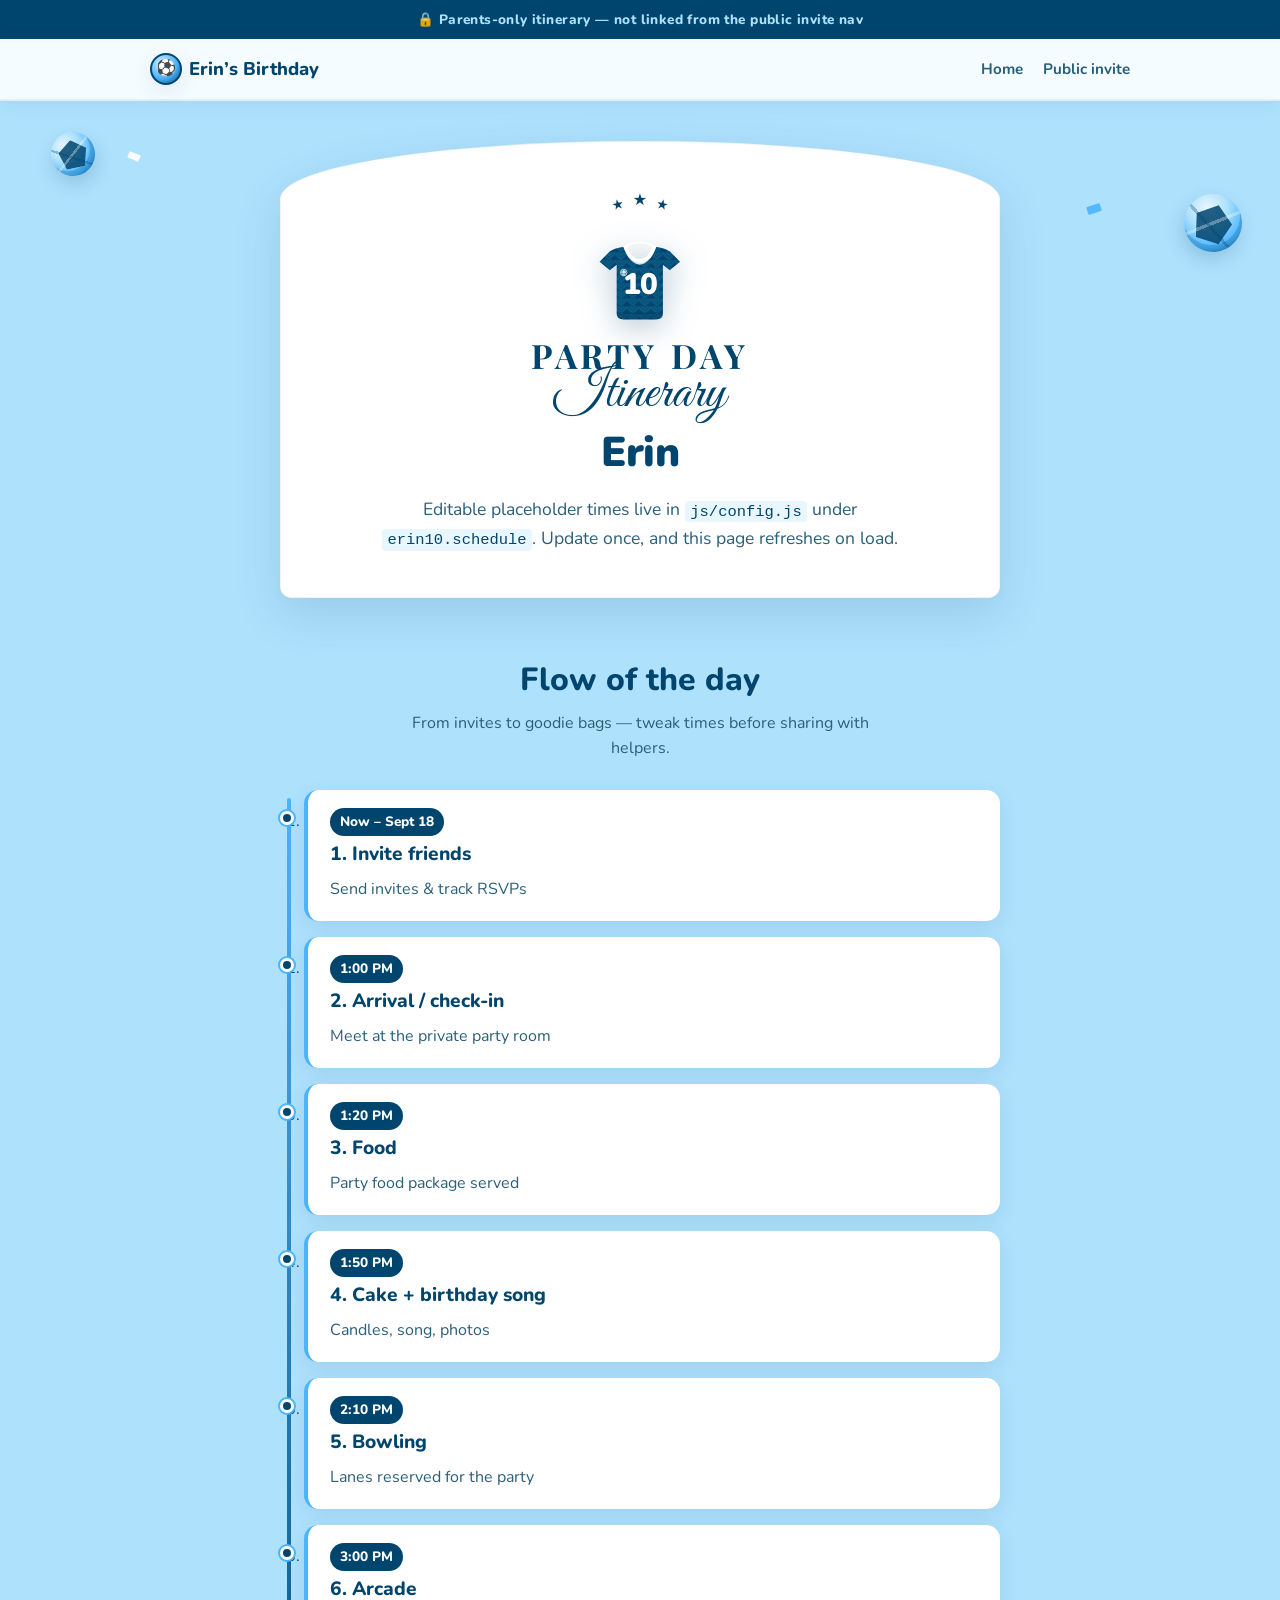
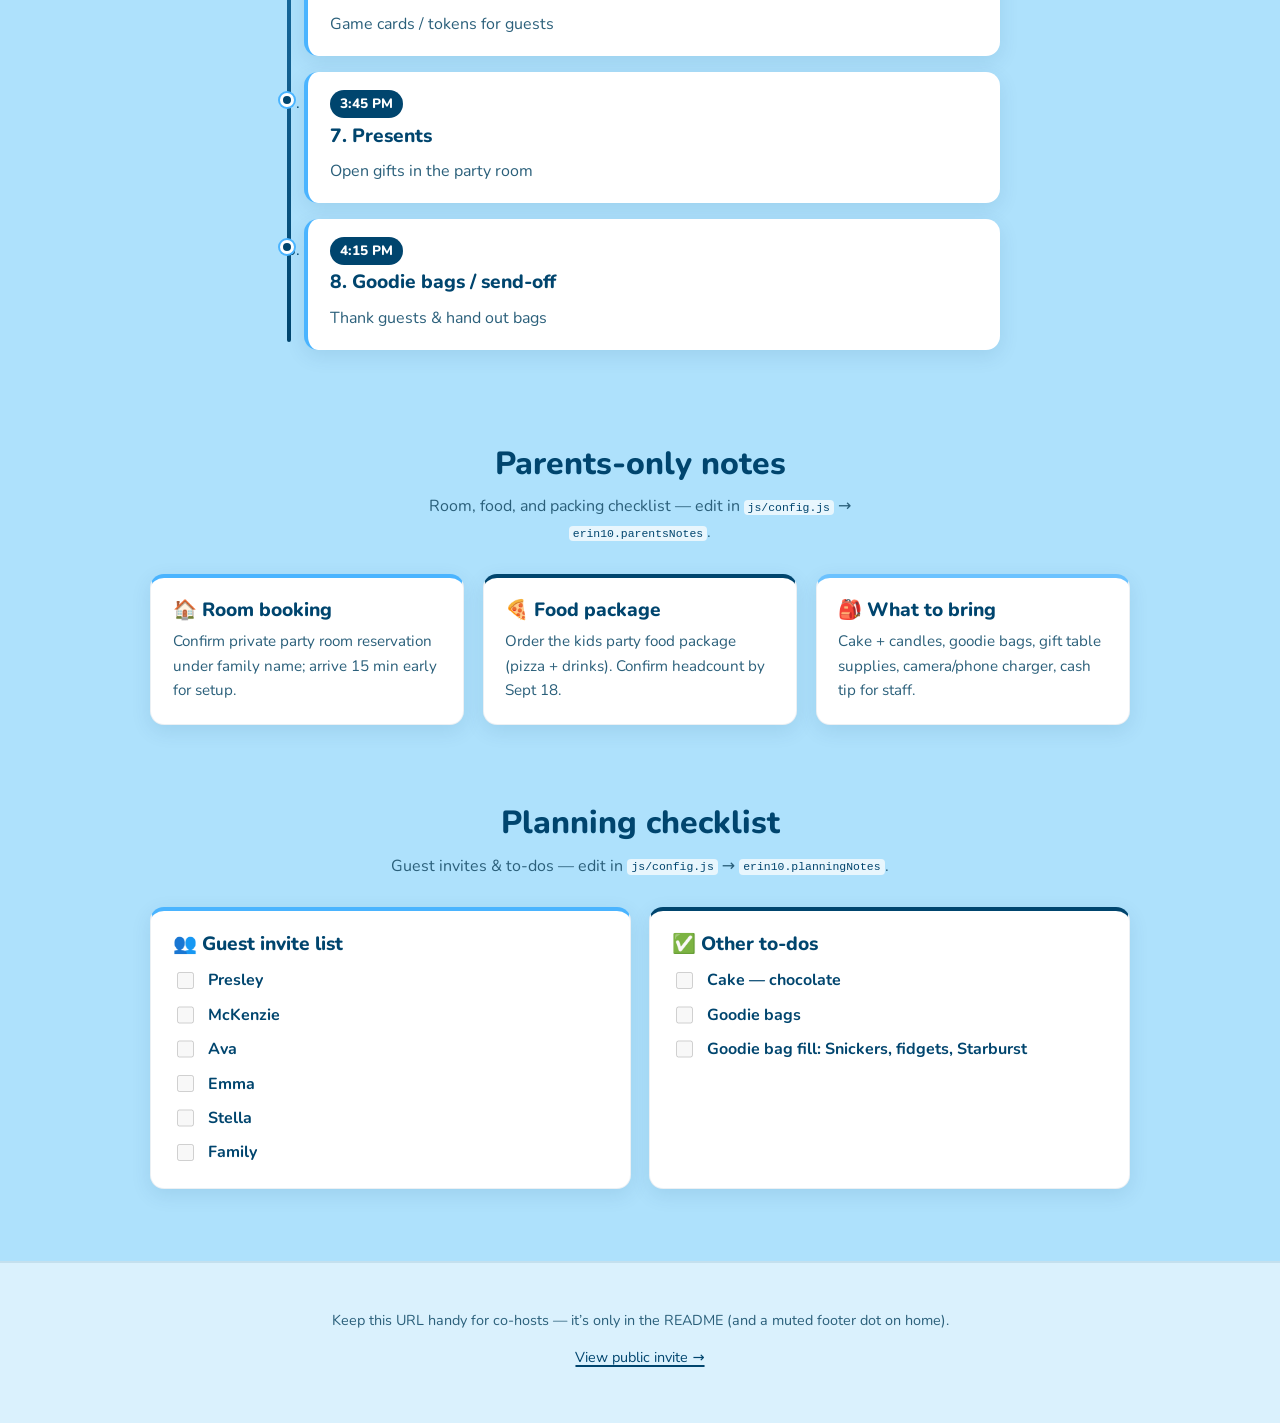
==== commit 43b34e75: "Restyle #10 jersey to navy chevron kit with white collar Match Erin’s kit look with tone-on-tone zig" ====
--- a/plan/index.html
+++ b/plan/index.html
@@ -9,7 +9,7 @@
   <link rel="preconnect" href="https://fonts.googleapis.com" />
   <link rel="preconnect" href="https://fonts.gstatic.com" crossorigin />
   <link href="https://fonts.googleapis.com/css2?family=Great+Vibes&family=Nunito:wght@500;600;700;800;900&family=Playfair+Display:wght@600;700&display=swap" rel="stylesheet" />
-  <link rel="stylesheet" href="../css/styles.css?v=invite2" />
+  <link rel="stylesheet" href="../css/styles.css?v=invite3" />
   <link rel="icon" href="data:image/svg+xml,<svg xmlns='http://www.w3.org/2000/svg' viewBox='0 0 100 100'><text y='.9em' font-size='90'>📋</text></svg>" />
 </head>
 <body>
@@ -41,37 +41,74 @@
         </div>
         <div class="jersey" aria-label="Jersey number 10">
           <svg class="jersey-shape" viewBox="0 0 100 110" aria-hidden="true" focusable="false">
-            <!-- Soccer jersey body + sleeves -->
-            <path fill="#00456E" d="M30 20
-              C28 20 20 21 14 24
-              L2 36
-              L14 46
-              L22 39
-              L22 98
-              Q22 104 29 104
-              L71 104
-              Q78 104 78 98
-              L78 39
-              L86 46
-              L98 36
-              L86 24
-              C80 21 72 20 70 20
-              C66 34 56 41 50 41
-              C44 41 34 34 30 20
+            <defs>
+              <!-- Tone-on-tone chevron / zigzag fabric (no brand marks) -->
+              <pattern id="jersey-chevron" patternUnits="userSpaceOnUse" width="14" height="9">
+                <rect width="14" height="9" fill="#00456E"/>
+                <path d="M-1 9 L7 1 L15 9" fill="none" stroke="#0B5A84" stroke-width="2.6" stroke-linejoin="miter"/>
+                <path d="M-1 4.5 L7 -3.5 L15 4.5" fill="none" stroke="#0B5A84" stroke-width="2.6" stroke-linejoin="miter"/>
+              </pattern>
+              <clipPath id="jersey-body-clip">
+                <path d="M31 21
+                  C29 21 21 22.5 15 26
+                  L3 38
+                  L15 48
+                  L23 41.5
+                  L23 99
+                  Q23 105.5 31 105.5
+                  L69 105.5
+                  Q77 105.5 77 99
+                  L77 41.5
+                  L85 48
+                  L97 38
+                  L85 26
+                  C79 22.5 71 21 69 21
+                  C65 34.5 56.5 41.5 50 41.5
+                  C43.5 41.5 35 34.5 31 21
+                  Z"/>
+              </clipPath>
+            </defs>
+            <!-- Short-sleeve soccer jersey body -->
+            <path fill="url(#jersey-chevron)" d="M31 21
+              C29 21 21 22.5 15 26
+              L3 38
+              L15 48
+              L23 41.5
+              L23 99
+              Q23 105.5 31 105.5
+              L69 105.5
+              Q77 105.5 77 99
+              L77 41.5
+              L85 48
+              L97 38
+              L85 26
+              C79 22.5 71 21 69 21
+              C65 34.5 56.5 41.5 50 41.5
+              C43.5 41.5 35 34.5 31 21
               Z"/>
-            <!-- Collar / neck opening -->
-            <path fill="#4AB4FF" d="M30 20
-              C34 32 42 39 50 39
-              C58 39 66 32 70 20
-              C66 16 56 14 50 14
-              C44 14 34 16 30 20
+            <!-- Soft hem shadow -->
+            <path fill="#003355" opacity="0.22" d="M23 97h54v2.5Q77 105.5 69 105.5H31Q23 105.5 23 99z" clip-path="url(#jersey-body-clip)"/>
+            <!-- White crew-neck collar trim (ribbed band) -->
+            <path fill="#ffffff" fill-rule="evenodd" d="M31 21
+              C35 32.5 42.5 39.5 50 39.5
+              C57.5 39.5 65 32.5 69 21
+              C65 16.5 56.5 14.5 50 14.5
+              C43.5 14.5 35 16.5 31 21
+              Z
+              M35.2 21.2
+              C38.2 29.5 43.8 35.2 50 35.2
+              C56.2 35.2 61.8 29.5 64.8 21.2
+              C61.5 18 55.5 16.8 50 16.8
+              C44.5 16.8 38.5 18 35.2 21.2
               Z"/>
-            <!-- Sleeve cuffs -->
-            <path fill="#AEE1FC" d="M2 36l12 10 3-4L8 34z"/>
-            <path fill="#AEE1FC" d="M98 36L86 46l-3-4 9-8z"/>
-            <!-- Soft side panels -->
-            <path fill="#4AB4FF" opacity="0.35" d="M22 48h8v48h-8z"/>
-            <path fill="#4AB4FF" opacity="0.35" d="M70 48h8v48h-8z"/>
+            <!-- Tiny generic soccer-ball mark (no brand logos) -->
+            <g transform="translate(26.5,46) scale(0.095)" opacity="0.92" fill="#ffffff">
+              <circle cx="50" cy="50" r="40" fill="none" stroke="#ffffff" stroke-width="10"/>
+              <path d="M50 18 L68 32 L62 54 L38 54 L32 32 Z"/>
+              <path d="M18 40 L32 32 L38 54 L22 62 Z" opacity="0.85"/>
+              <path d="M82 40 L68 32 L62 54 L78 62 Z" opacity="0.85"/>
+              <path d="M28 78 L38 54 L62 54 L72 78 L50 88 Z" opacity="0.75"/>
+            </g>
           </svg>
           <span class="jersey-num">10</span>
         </div>
--- a/css/styles.css
+++ b/css/styles.css
@@ -262,8 +262,8 @@
 .jersey {
   display: inline-grid;
   place-items: center;
-  width: 5.1rem;
-  height: 5.6rem;
+  width: 5.35rem;
+  height: 5.9rem;
   margin: 0.35rem auto 1rem;
   position: relative;
   color: var(--white);
@@ -281,14 +281,14 @@
 .jersey-num {
   font-family: var(--font-display);
   font-weight: 900;
-  font-size: 1.95rem;
+  font-size: 1.85rem;
   letter-spacing: -0.04em;
   line-height: 1;
   position: relative;
   z-index: 1;
-  margin-top: 0.85rem;
-  color: var(--white);
-  text-shadow: 0 1px 0 rgba(0, 51, 85, 0.35);
+  margin-top: 1.05rem;
+  color: var(--white);
+  text-shadow: 0 1px 0 rgba(0, 51, 85, 0.4);
 }
 
 .invite-kicker {
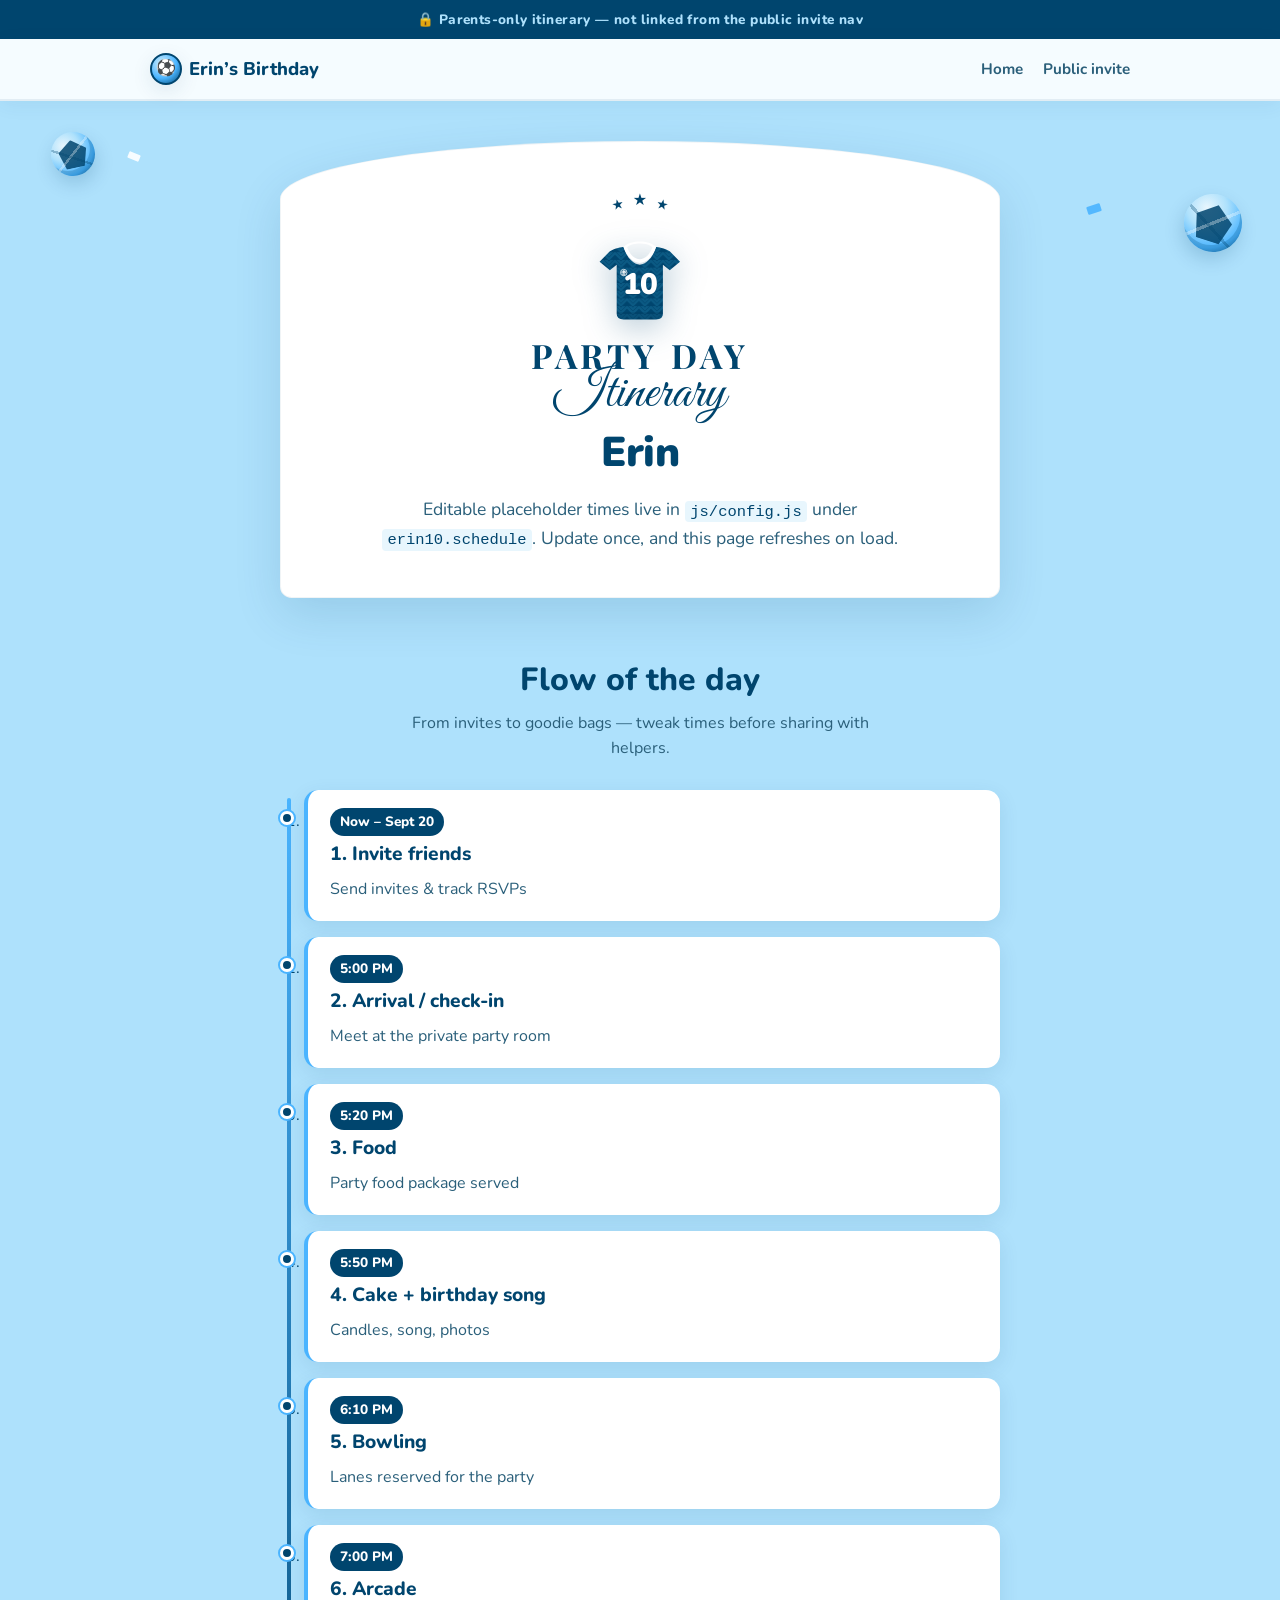
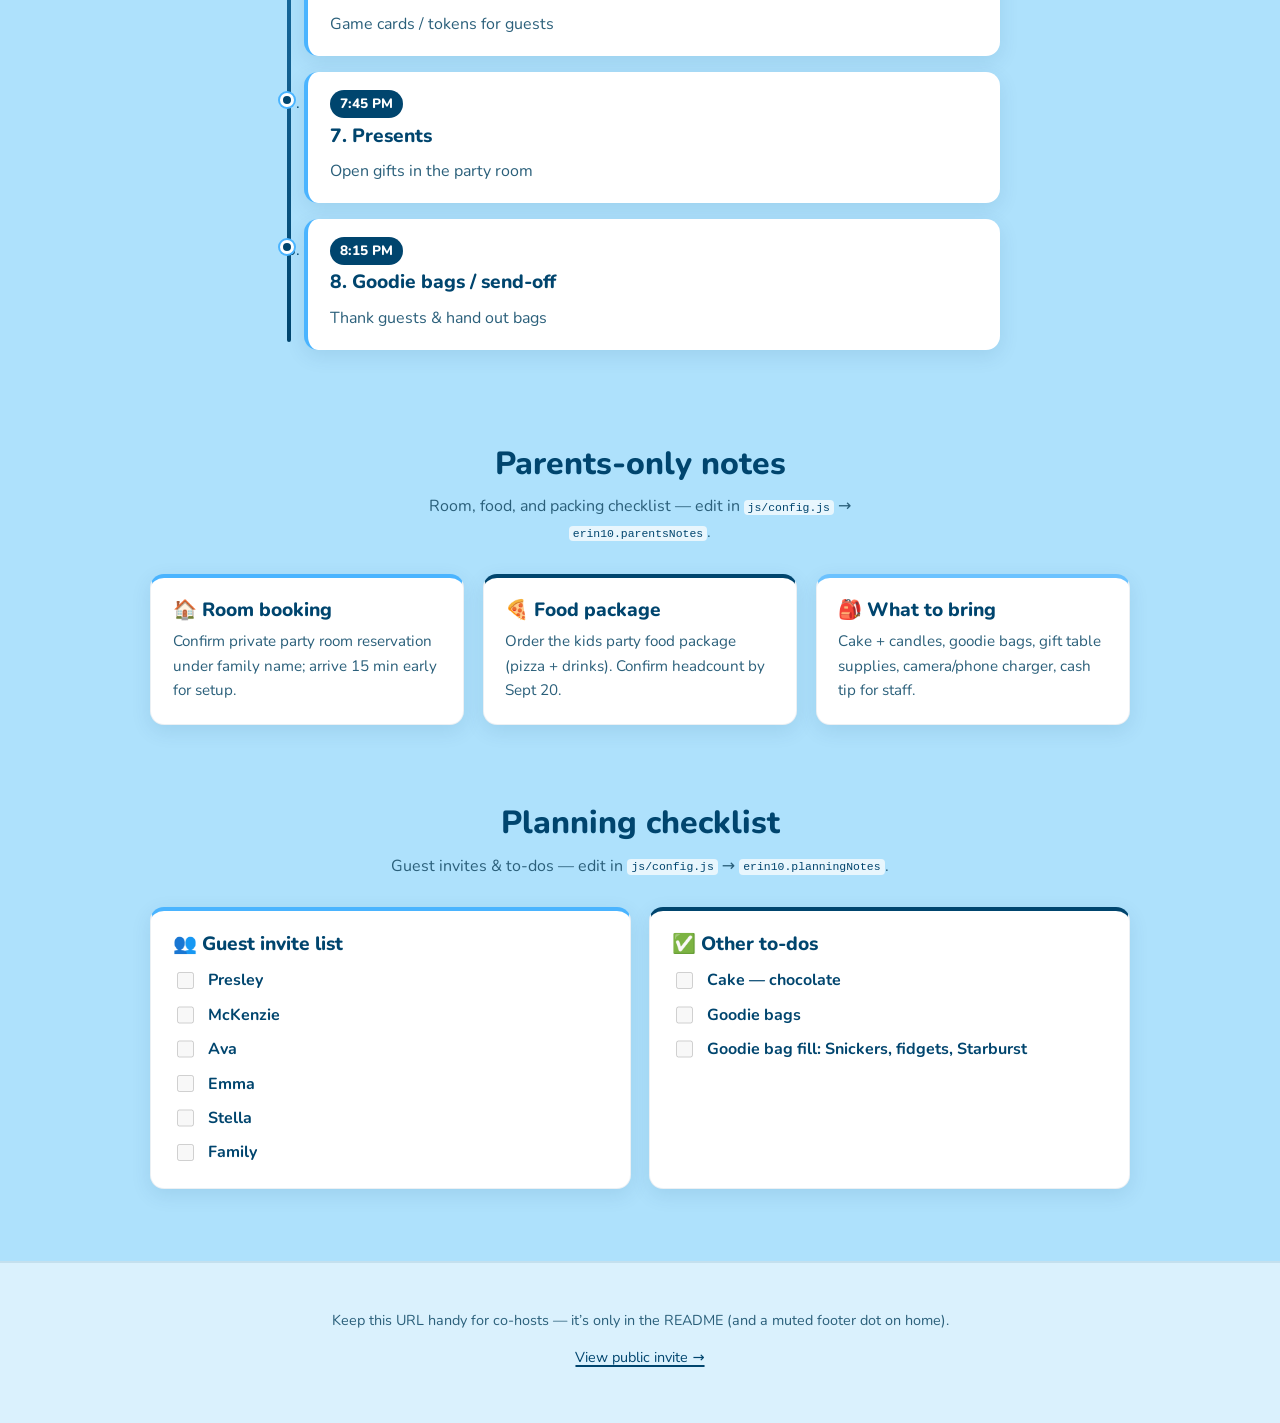
==== commit a9444bef: "Move Erin’s birthday party to Sunday, Sept 27 at 5:00 PM Update date/time across config, invite page" ====
--- a/plan/index.html
+++ b/plan/index.html
@@ -9,7 +9,7 @@
   <link rel="preconnect" href="https://fonts.googleapis.com" />
   <link rel="preconnect" href="https://fonts.gstatic.com" crossorigin />
   <link href="https://fonts.googleapis.com/css2?family=Great+Vibes&family=Nunito:wght@500;600;700;800;900&family=Playfair+Display:wght@600;700&display=swap" rel="stylesheet" />
-  <link rel="stylesheet" href="../css/styles.css?v=invite3" />
+  <link rel="stylesheet" href="../css/styles.css?v=invite4" />
   <link rel="icon" href="data:image/svg+xml,<svg xmlns='http://www.w3.org/2000/svg' viewBox='0 0 100 100'><text y='.9em' font-size='90'>📋</text></svg>" />
 </head>
 <body>
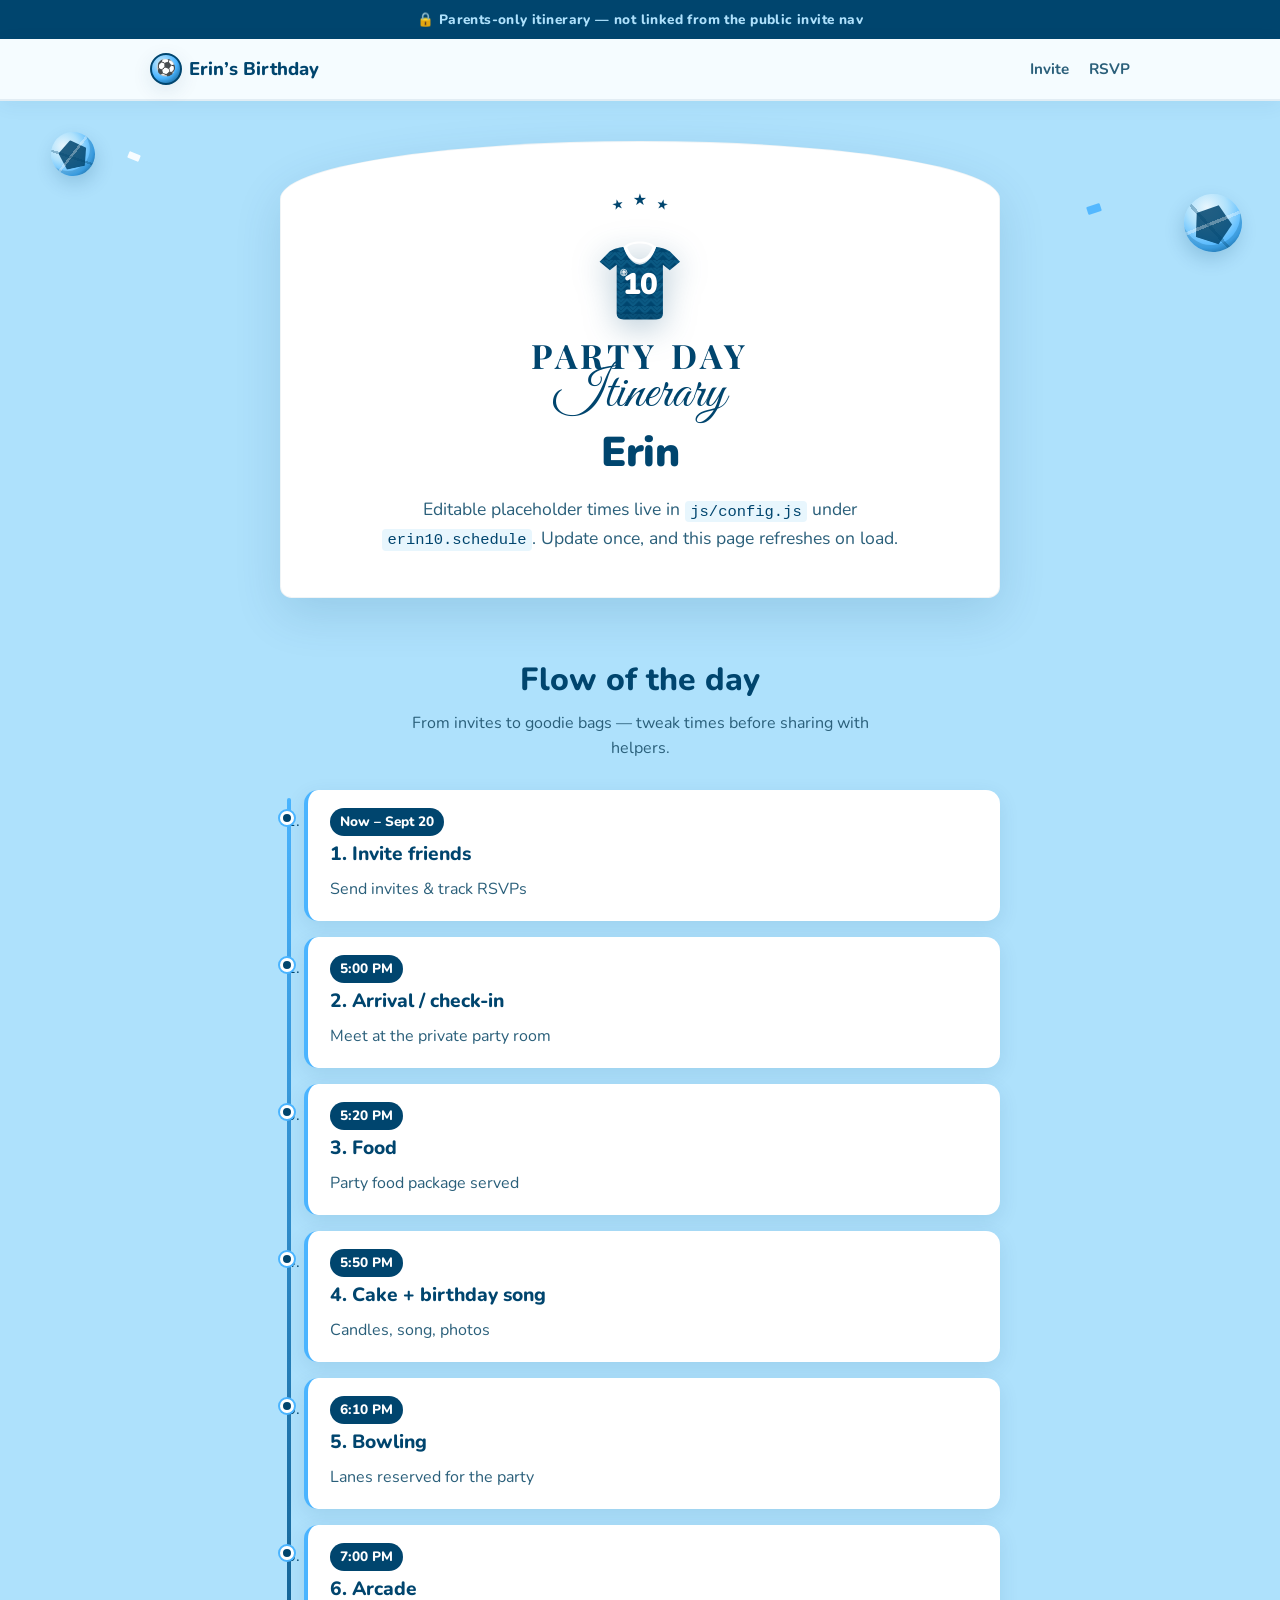
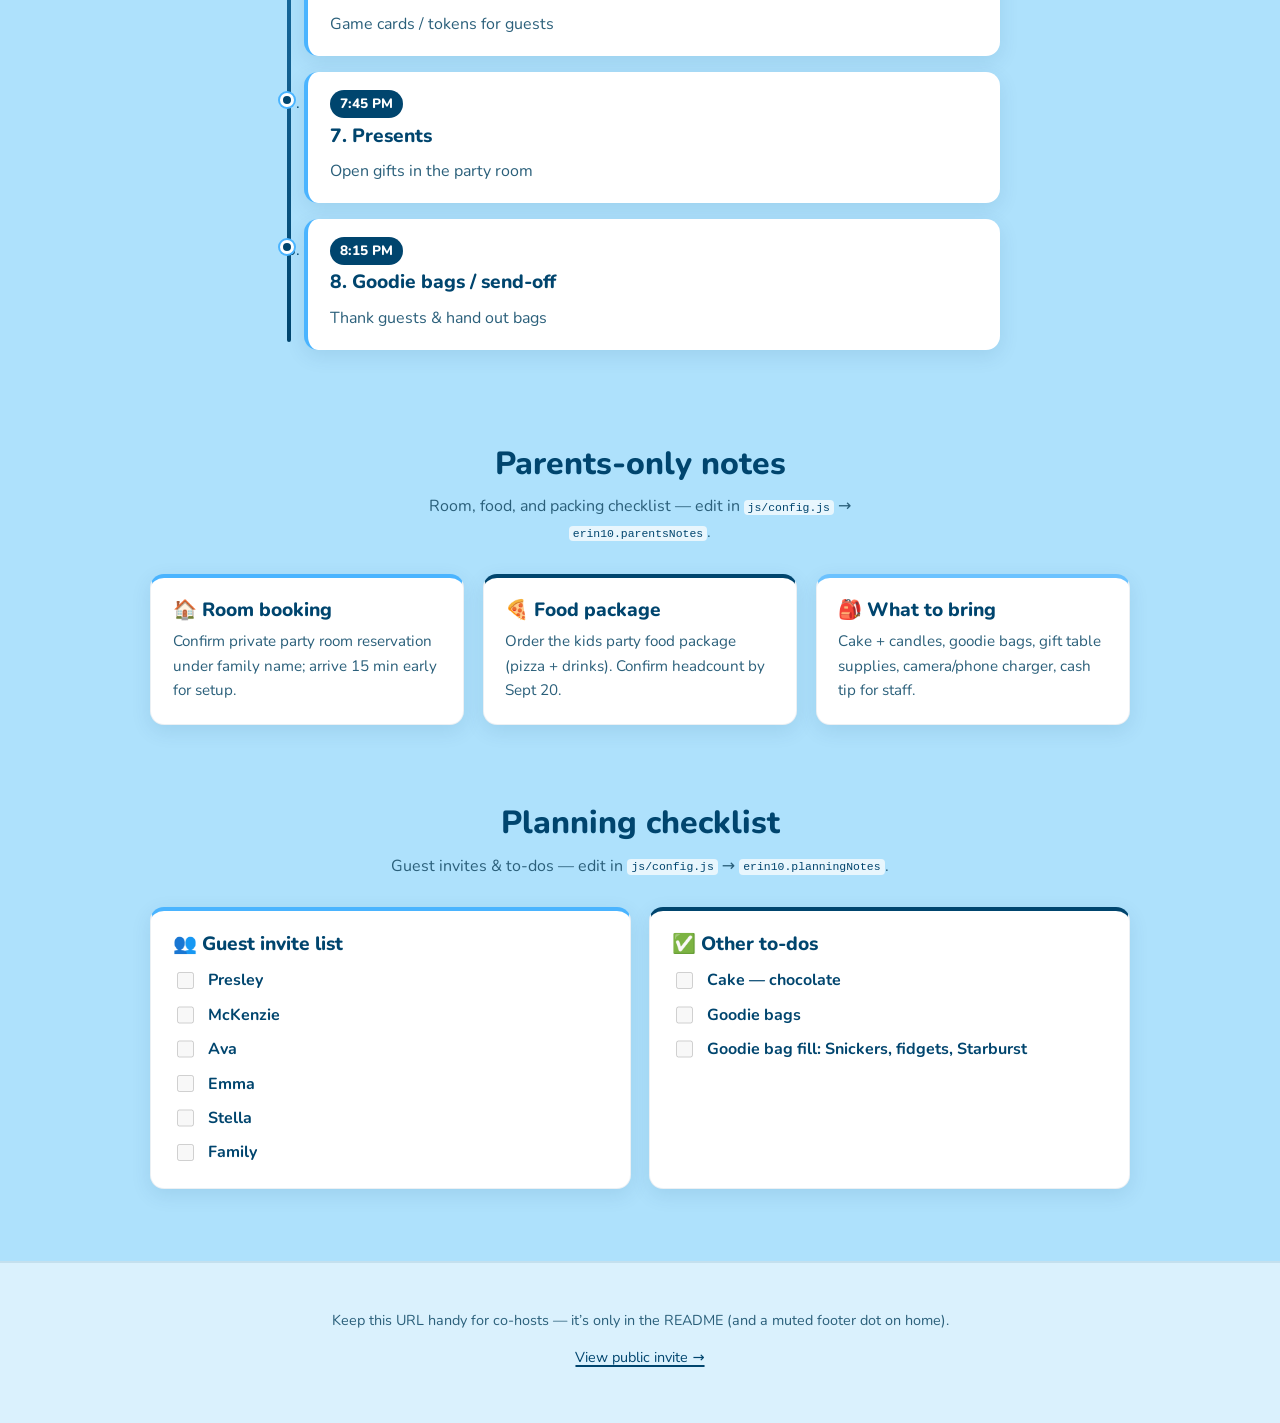
==== commit fb638aa0: "Simplify to one public invite page with RSVP on / Collapse the home hub + /events/erin-10/ flow into" ====
--- a/plan/index.html
+++ b/plan/index.html
@@ -9,7 +9,7 @@
   <link rel="preconnect" href="https://fonts.googleapis.com" />
   <link rel="preconnect" href="https://fonts.gstatic.com" crossorigin />
   <link href="https://fonts.googleapis.com/css2?family=Great+Vibes&family=Nunito:wght@500;600;700;800;900&family=Playfair+Display:wght@600;700&display=swap" rel="stylesheet" />
-  <link rel="stylesheet" href="../css/styles.css?v=invite4" />
+  <link rel="stylesheet" href="../css/styles.css?v=invite5" />
   <link rel="icon" href="data:image/svg+xml,<svg xmlns='http://www.w3.org/2000/svg' viewBox='0 0 100 100'><text y='.9em' font-size='90'>📋</text></svg>" />
 </head>
 <body>
@@ -22,8 +22,8 @@
         Erin’s Birthday
       </a>
       <nav class="nav" aria-label="Main">
-        <a href="../">Home</a>
-        <a href="../events/erin-10/">Public invite</a>
+        <a href="../">Invite</a>
+        <a href="../#rsvp">RSVP</a>
       </nav>
     </div>
   </header>
@@ -185,7 +185,7 @@
   <footer class="site-footer">
     <div class="wrap">
       <p>Keep this URL handy for co-hosts — it’s only in the README (and a muted footer dot on home).</p>
-      <p><a href="../events/erin-10/">View public invite →</a></p>
+      <p><a href="../">View public invite →</a></p>
     </div>
   </footer>
 
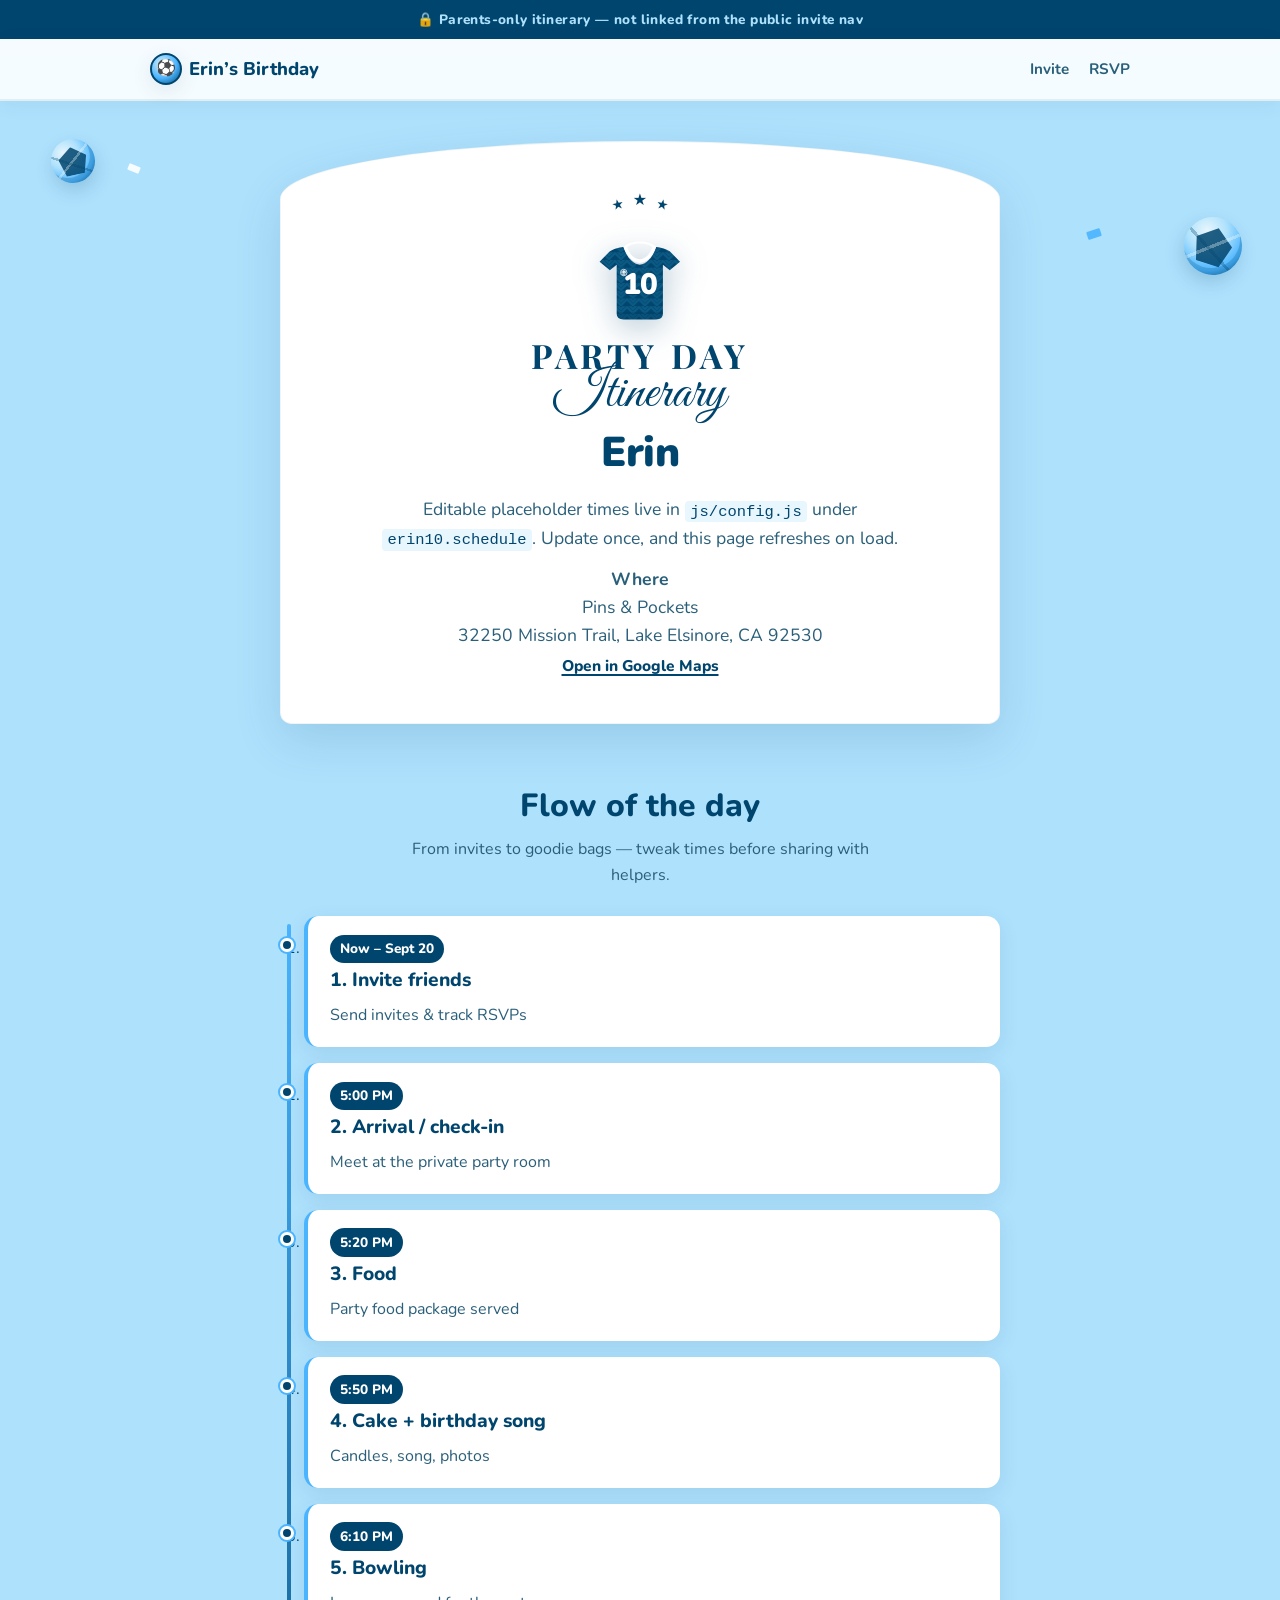
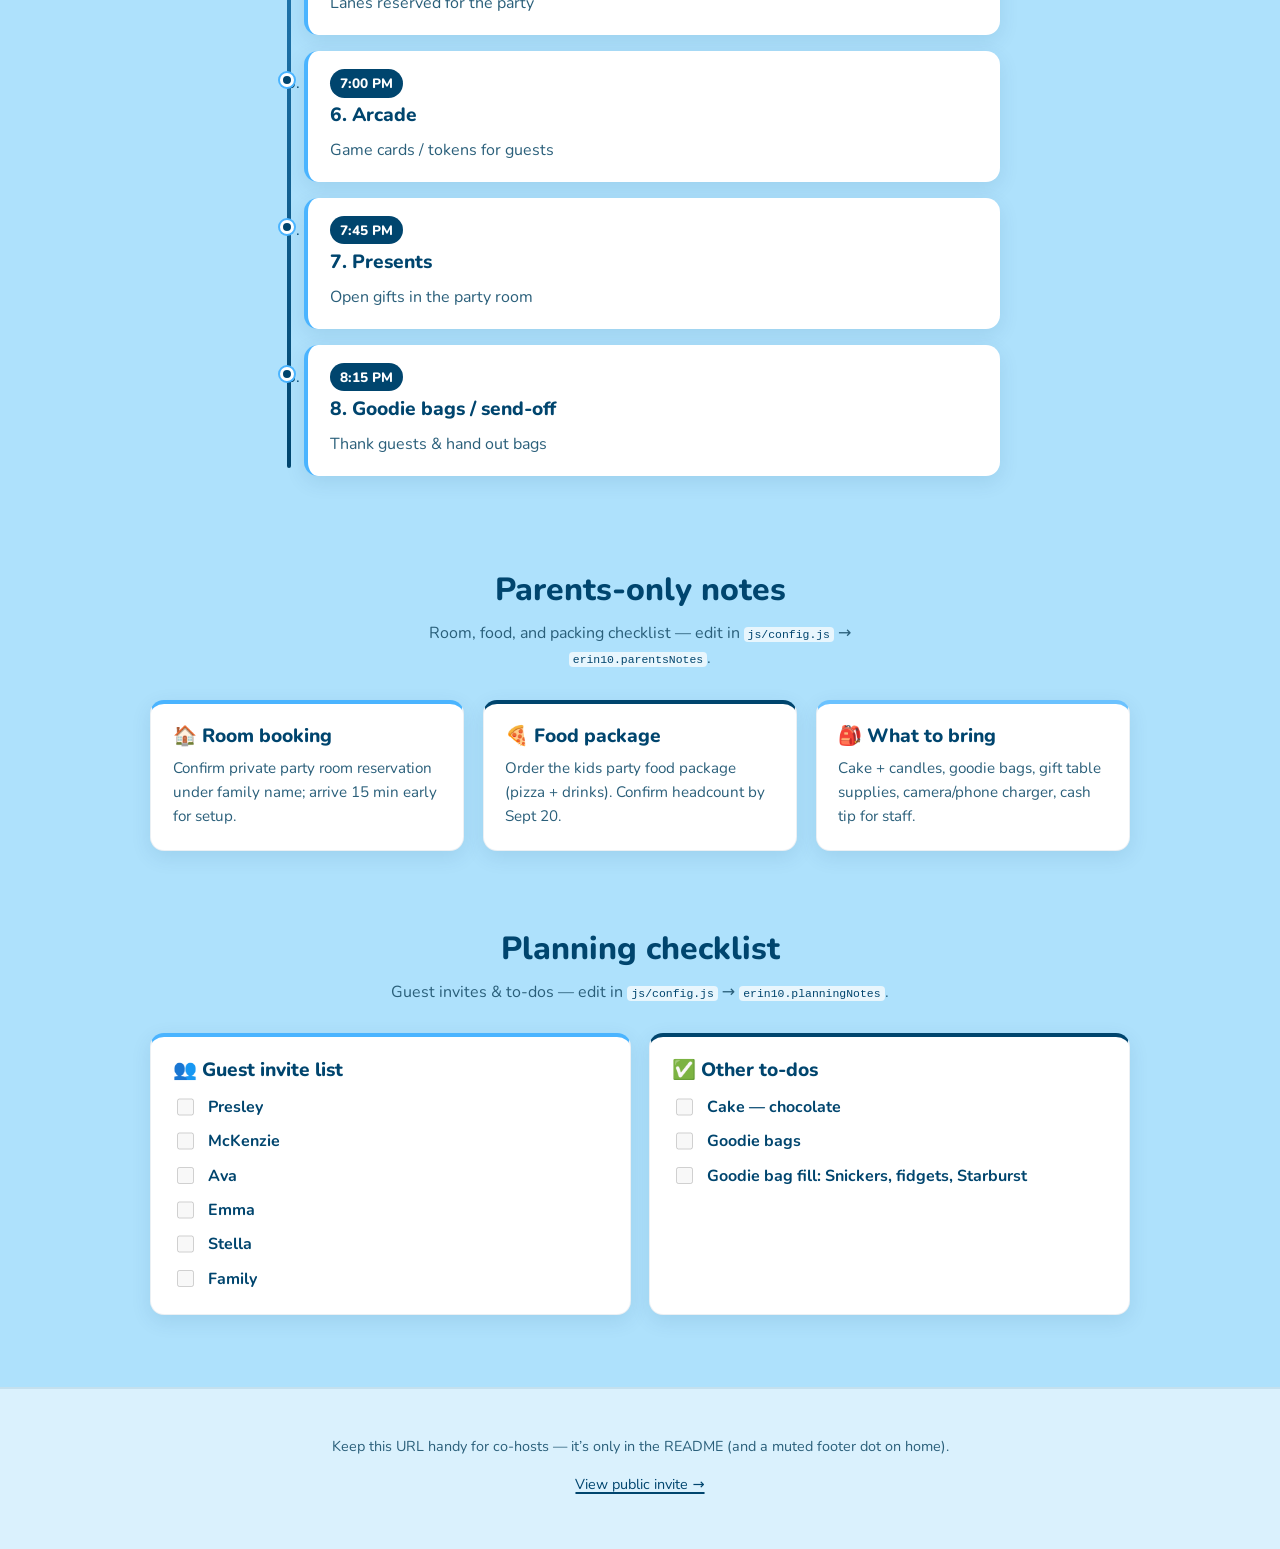
==== commit 80005445: "Add Pins & Pockets street address and Google Maps link" ====
--- a/plan/index.html
+++ b/plan/index.html
@@ -9,7 +9,7 @@
   <link rel="preconnect" href="https://fonts.googleapis.com" />
   <link rel="preconnect" href="https://fonts.gstatic.com" crossorigin />
   <link href="https://fonts.googleapis.com/css2?family=Great+Vibes&family=Nunito:wght@500;600;700;800;900&family=Playfair+Display:wght@600;700&display=swap" rel="stylesheet" />
-  <link rel="stylesheet" href="../css/styles.css?v=invite5" />
+  <link rel="stylesheet" href="../css/styles.css?v=invite10" />
   <link rel="icon" href="data:image/svg+xml,<svg xmlns='http://www.w3.org/2000/svg' viewBox='0 0 100 100'><text y='.9em' font-size='90'>📋</text></svg>" />
 </head>
 <body>
@@ -115,10 +115,11 @@
         <p class="invite-kicker">Party Day</p>
         <span class="invite-script">Itinerary</span>
         <h1 class="invite-name">Erin</h1>
-        <p class="lead" style="margin-inline:auto; margin-bottom:0;">
+        <p class="lead" style="margin-inline:auto; margin-bottom:0.75rem;">
           Editable placeholder times live in <code>js/config.js</code> under
           <code>erin10.schedule</code>. Update once, and this page refreshes on load.
         </p>
+        <p class="lead" id="plan-venue" style="margin-inline:auto; margin-bottom:0;"></p>
       </div>
     </section>
 
@@ -189,10 +190,22 @@
     </div>
   </footer>
 
-  <script src="../js/config.js"></script>
+  <script src="../js/config.js?v=invite10"></script>
   <script>
     (function () {
       var event = (window.FAMILY_EVENTS && window.FAMILY_EVENTS.erin10) || {};
+      var venueEl = document.getElementById("plan-venue");
+      if (venueEl) {
+        var venueName = event.venue || "Pins & Pockets";
+        var address = event.venueAddress || "";
+        var maps = event.mapsUrl || "";
+        var html = "<strong>Where</strong><br />" + venueName;
+        if (address) html += "<br />" + address;
+        if (maps) {
+          html += '<br /><a class="maps-link" href="' + maps + '" target="_blank" rel="noopener noreferrer">Open in Google Maps</a>';
+        }
+        venueEl.innerHTML = html;
+      }
       var list = document.getElementById("schedule-list");
       var schedule = event.schedule || [];
       if (list) {
--- a/css/styles.css
+++ b/css/styles.css
@@ -701,6 +701,21 @@
   color: var(--white);
 }
 
+.maps-link {
+  display: inline-block;
+  margin-top: 0.3rem;
+  font-weight: 800;
+  font-size: 0.88em;
+}
+
+.details-strip a {
+  color: var(--sky);
+}
+
+.details-strip a:hover {
+  color: var(--white);
+}
+
 /* RSVP */
 .rsvp-panel {
   background: var(--white);
@@ -889,6 +904,72 @@
   letter-spacing: 0.03em;
 }
 
+
+/* Contact */
+.contact-panel {
+  background: var(--white);
+  border-radius: var(--radius);
+  padding: 2.25rem;
+  box-shadow: var(--shadow);
+  border: 2px dashed var(--mid);
+  text-align: center;
+  max-width: 640px;
+  margin-inline: auto;
+  position: relative;
+}
+
+.contact-panel::before {
+  content: "📞";
+  position: absolute;
+  top: -0.85rem;
+  left: 50%;
+  transform: translateX(-50%);
+  background: var(--white);
+  padding: 0 0.5rem;
+  font-size: 1.25rem;
+}
+
+.contact-phones {
+  list-style: none;
+  padding: 0;
+  margin: 1.35rem 0 0.75rem;
+  display: grid;
+  gap: 0.85rem;
+  justify-items: center;
+}
+
+.contact-phone {
+  display: inline-flex;
+  align-items: center;
+  justify-content: center;
+  min-width: min(100%, 280px);
+  padding: 0.85rem 1.25rem;
+  font-weight: 800;
+  font-size: 1.15rem;
+  letter-spacing: 0.02em;
+  color: var(--navy);
+  text-decoration: none;
+  background: var(--soft);
+  border: 2px solid var(--mid);
+  border-radius: 999px;
+  box-shadow: var(--shadow-sm);
+  transition: background 0.15s ease, border-color 0.15s ease, color 0.15s ease;
+}
+
+.contact-phone:hover,
+.contact-phone:focus-visible {
+  color: var(--white);
+  background: var(--navy);
+  border-color: var(--navy);
+  outline: none;
+}
+
+.contact-hint {
+  font-size: 0.8rem;
+  color: var(--ink-muted);
+  margin: 0;
+}
+
 /* Footer */
 .site-footer {
   margin-top: 2rem;
